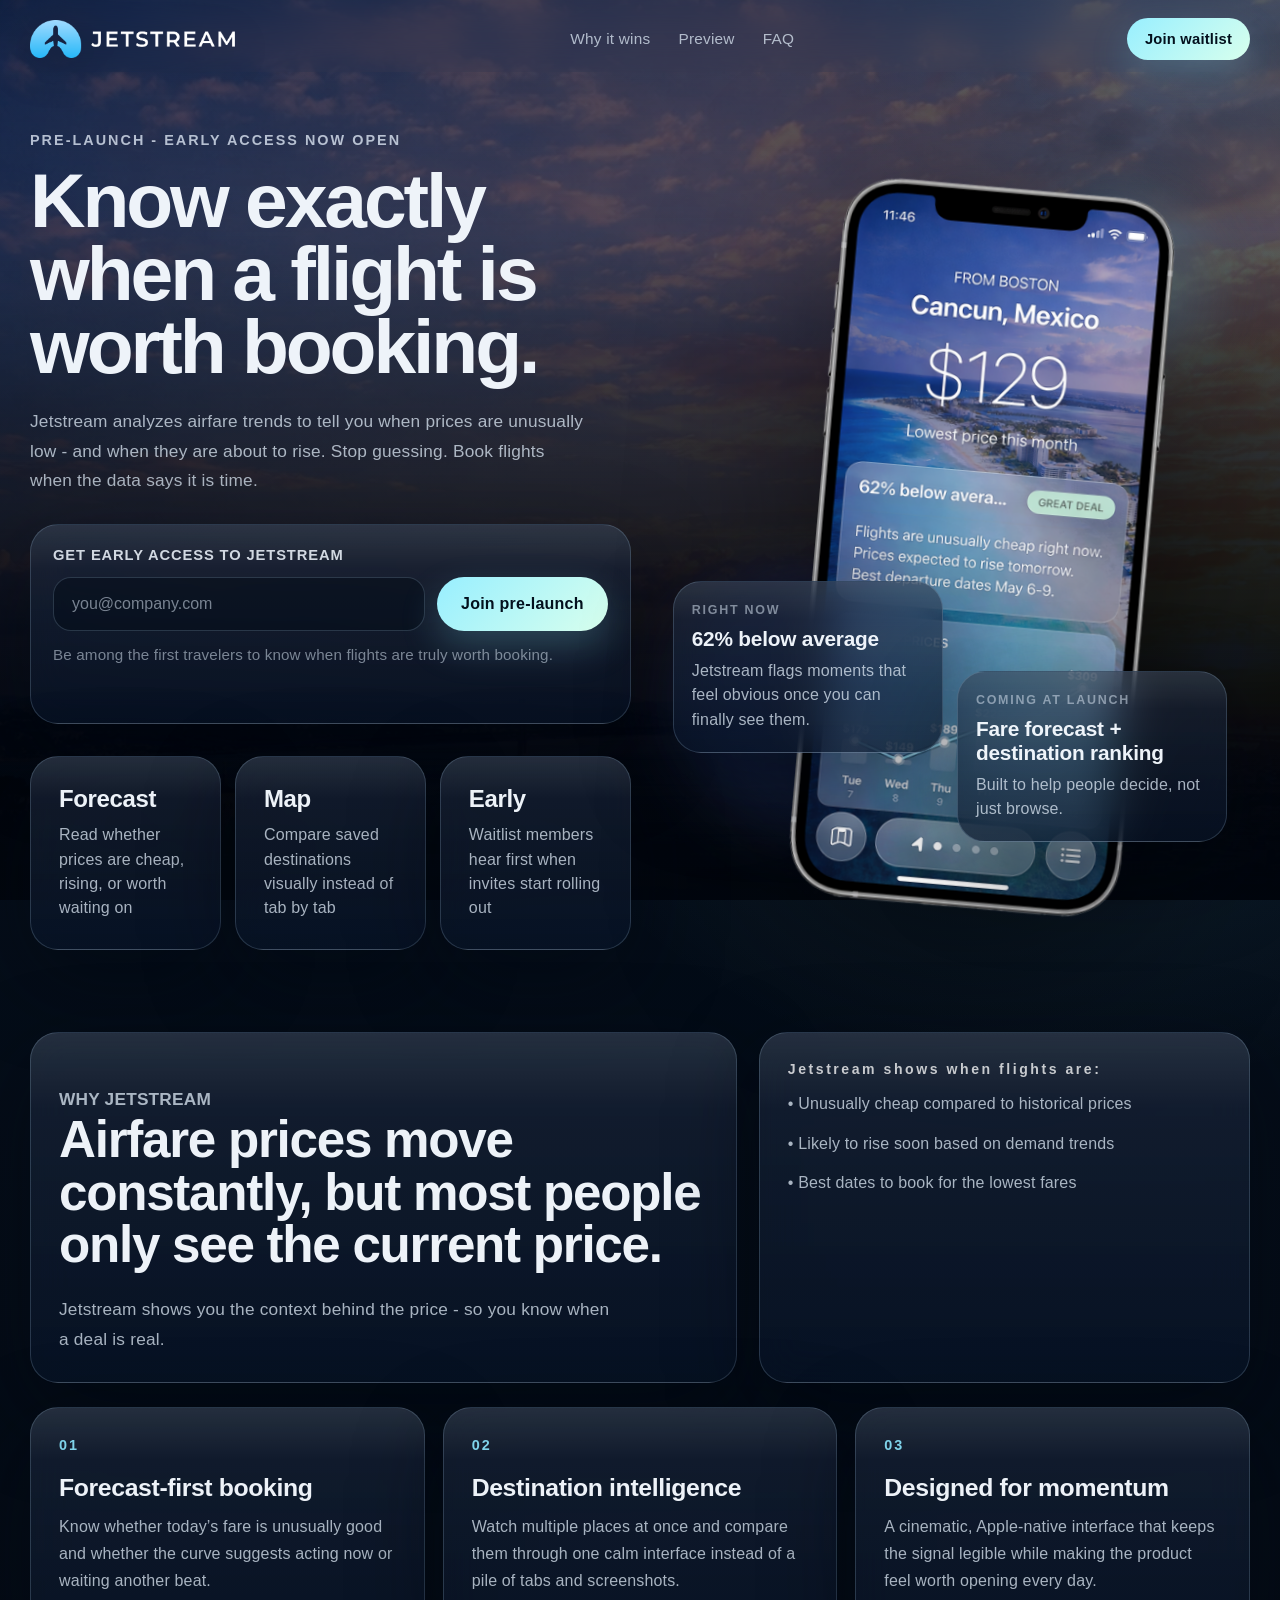
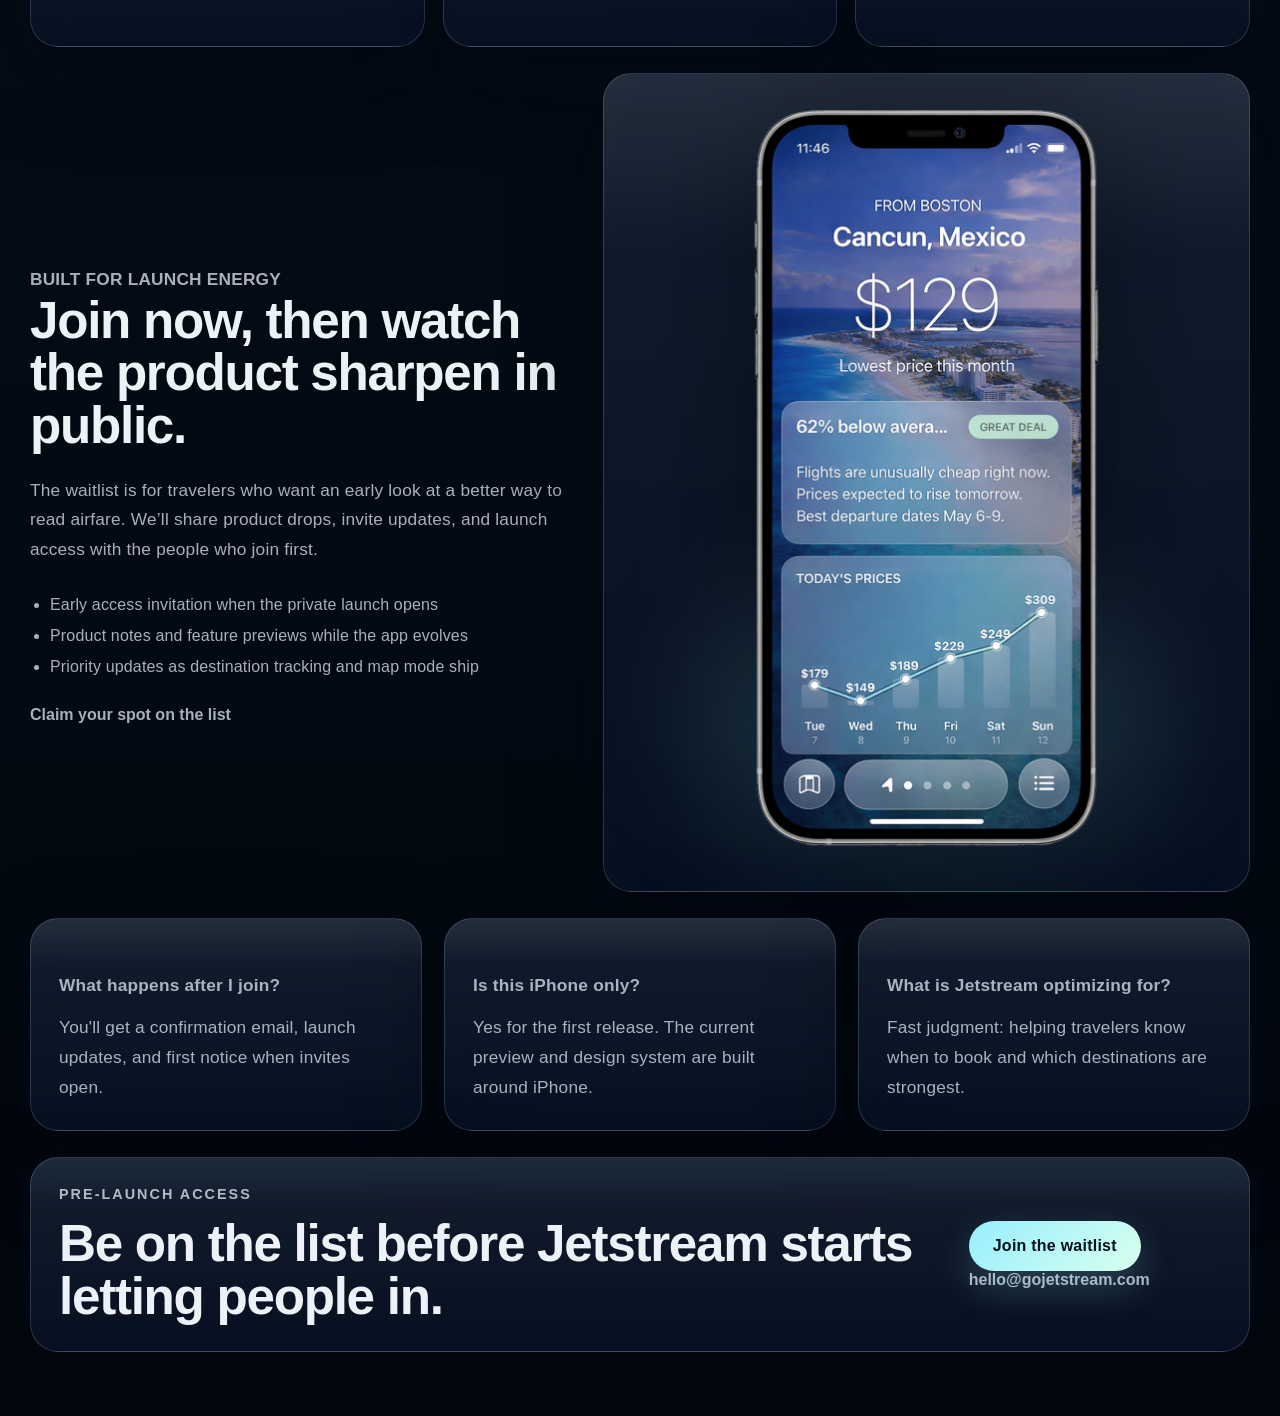
==== index.html @ 3ea77ecc "Refresh pre-launch messaging and logo" ====
<!DOCTYPE html>
<html lang="en">
  <head>
    <meta charset="UTF-8" />
    <meta name="viewport" content="width=device-width, initial-scale=1.0" />
    <title>Jetstream | Join the pre-launch waitlist</title>
    <meta
      name="description"
      content="Jetstream helps travelers know when to book. Join the pre-launch waitlist for early access to the iPhone app."
    />
    <link rel="stylesheet" href="./styles.css" />
  </head>
  <body>
    <div class="page-shell">
      <header class="topbar">
        <a class="brand" href="#top" aria-label="Jetstream home">
          <img class="brand-logo" src="./assets/jetstreamlogowhite.png" alt="Jetstream" />
        </a>
        <nav class="topnav" aria-label="Primary">
          <a href="#why">Why it wins</a>
          <a href="#preview">Preview</a>
          <a href="#faq">FAQ</a>
        </nav>
        <a class="cta cta-small" href="#waitlist">Join waitlist</a>
      </header>

      <main id="top">
        <section class="hero">
          <div class="hero-copy">
            <p class="eyebrow">Pre-launch - early access now open</p>
            <h1>Know exactly when a flight is worth booking.</h1>
            <p class="hero-body">
              Jetstream analyzes airfare trends to tell you when prices are unusually low - and
              when they are about to rise. Stop guessing. Book flights when the data says it is
              time.
            </p>

            <form class="waitlist-form glass-card" id="waitlist" novalidate>
              <label class="field-label" for="email">Get early access to Jetstream</label>
              <div class="field-row">
                <input
                  id="email"
                  name="email"
                  type="email"
                  inputmode="email"
                  autocomplete="email"
                  placeholder="you@company.com"
                  required
                />
                <button class="cta submit-button" type="submit">Join pre-launch</button>
              </div>
              <input class="honeypot" type="text" name="company" tabindex="-1" autocomplete="off" />
              <p class="form-meta">
                Be among the first travelers to know when flights are truly worth booking.
              </p>
              <p class="form-status" id="form-status" role="status" aria-live="polite"></p>
            </form>

            <div class="hero-metrics">
              <div class="metric-card">
                <span class="metric-value">Forecast</span>
                <span class="metric-label">Read whether prices are cheap, rising, or worth waiting on</span>
              </div>
              <div class="metric-card">
                <span class="metric-value">Map</span>
                <span class="metric-label">Compare saved destinations visually instead of tab by tab</span>
              </div>
              <div class="metric-card">
                <span class="metric-value">Early</span>
                <span class="metric-label">Waitlist members hear first when invites start rolling out</span>
              </div>
            </div>
          </div>

          <div class="hero-visual" aria-hidden="true">
            <div class="orb orb-a"></div>
            <div class="orb orb-b"></div>
            <div class="device-stage">
              <img src="./assets/app-preview.png" alt="Jetstream iPhone preview" />
            </div>
            <div class="floating-card deal-card">
              <span class="floating-label">Right now</span>
              <strong>62% below average</strong>
              <span>Jetstream flags moments that feel obvious once you can finally see them.</span>
            </div>
            <div class="floating-card signal-card">
              <span class="floating-label">Coming at launch</span>
              <strong>Fare forecast + destination ranking</strong>
              <span>Built to help people decide, not just browse.</span>
            </div>
          </div>
        </section>

        <section class="story-strip" id="why">
          <article class="glass-panel statement">
            <p class="statement-kicker">Why Jetstream</p>
            <h2>Airfare prices move constantly, but most people only see the current price.</h2>
            <p>
              Jetstream shows you the context behind the price - so you know when a deal is real.
            </p>
          </article>

          <article class="glass-panel itinerary-card">
            <div class="mini-route">
              <span>Jetstream shows when flights are:</span>
            </div>
            <p>&bull; Unusually cheap compared to historical prices</p>
            <p>&bull; Likely to rise soon based on demand trends</p>
            <p>&bull; Best dates to book for the lowest fares</p>
          </article>
        </section>

        <section class="feature-grid" id="preview">
          <article class="feature-card">
            <span class="feature-number">01</span>
            <h3>Forecast-first booking</h3>
            <p>
              Know whether today’s fare is unusually good and whether the curve suggests acting now
              or waiting another beat.
            </p>
          </article>
          <article class="feature-card">
            <span class="feature-number">02</span>
            <h3>Destination intelligence</h3>
            <p>
              Watch multiple places at once and compare them through one calm interface instead of
              a pile of tabs and screenshots.
            </p>
          </article>
          <article class="feature-card">
            <span class="feature-number">03</span>
            <h3>Designed for momentum</h3>
            <p>
              A cinematic, Apple-native interface that keeps the signal legible while making the
              product feel worth opening every day.
            </p>
          </article>
        </section>

        <section class="preview-section">
          <div class="preview-copy">
            <p class="eyebrow">Built for launch energy</p>
            <h2>Join now, then watch the product sharpen in public.</h2>
            <p>
              The waitlist is for travelers who want an early look at a better way to read airfare.
              We’ll share product drops, invite updates, and launch access with the people who join
              first.
            </p>
            <ul class="bullet-list">
              <li>Early access invitation when the private launch opens</li>
              <li>Product notes and feature previews while the app evolves</li>
              <li>Priority updates as destination tracking and map mode ship</li>
            </ul>
            <a class="secondary-link jump-link" href="#waitlist">Claim your spot on the list</a>
          </div>

          <div class="preview-frame">
            <div class="preview-glow"></div>
            <img src="./assets/app-preview.png" alt="Jetstream preview screen" />
          </div>
        </section>

        <section class="faq-grid" id="faq">
          <article class="faq-card">
            <p class="faq-question">What happens after I join?</p>
            <p>You'll get a confirmation email, launch updates, and first notice when invites open.</p>
          </article>
          <article class="faq-card">
            <p class="faq-question">Is this iPhone only?</p>
            <p>Yes for the first release. The current preview and design system are built around iPhone.</p>
          </article>
          <article class="faq-card">
            <p class="faq-question">What is Jetstream optimizing for?</p>
            <p>Fast judgment: helping travelers know when to book and which destinations are strongest.</p>
          </article>
        </section>

        <section class="cta-band">
          <div class="cta-band-copy">
            <p class="eyebrow">Pre-launch access</p>
            <h2>Be on the list before Jetstream starts letting people in.</h2>
          </div>
          <div class="cta-band-actions">
            <a class="cta" href="#waitlist">Join the waitlist</a>
            <a class="secondary-link" href="mailto:hello@gojetstream.com">hello@gojetstream.com</a>
          </div>
        </section>
      </main>
    </div>

    <script src="./app.js" defer></script>
  </body>
</html>
---- styles.css ----
:root {
  --bg: #06101c;
  --bg-deep: #02060d;
  --panel: rgba(10, 24, 45, 0.6);
  --panel-strong: rgba(9, 20, 39, 0.82);
  --panel-border: rgba(188, 228, 255, 0.18);
  --text: rgba(245, 250, 255, 0.97);
  --text-soft: rgba(218, 230, 242, 0.76);
  --text-muted: rgba(201, 214, 227, 0.58);
  --cyan: #8be8ff;
  --sky: #7abfff;
  --lime: #d8f9b8;
  --shadow: 0 30px 90px rgba(1, 7, 16, 0.44);
  --radius-xl: 38px;
  --radius-lg: 28px;
  --radius-md: 22px;
}

* {
  box-sizing: border-box;
}

html {
  scroll-behavior: smooth;
}

body {
  margin: 0;
  min-height: 100vh;
  color: var(--text);
  font-family: "SF Pro Text", "Helvetica Neue", "Segoe UI", sans-serif;
  background:
    radial-gradient(circle at 15% 0%, rgba(97, 158, 255, 0.24), transparent 28%),
    radial-gradient(circle at 84% 14%, rgba(139, 232, 255, 0.16), transparent 24%),
    linear-gradient(180deg, rgba(5, 19, 38, 0.2), rgba(2, 6, 13, 0.94)),
    var(--bg);
}

body::before {
  content: "";
  position: fixed;
  inset: 0;
  z-index: -2;
  background:
    linear-gradient(180deg, rgba(5, 18, 39, 0.2), rgba(2, 7, 15, 0.88)),
    url("./assets/hero-bg.png") center top / cover no-repeat;
  filter: saturate(1.05) contrast(1.1) brightness(0.62);
}

body::after {
  content: "";
  position: fixed;
  inset: 0;
  z-index: -1;
  background:
    linear-gradient(180deg, rgba(5, 17, 36, 0.36), rgba(2, 8, 17, 0.1) 26%, rgba(2, 7, 15, 0.92)),
    radial-gradient(circle at top right, rgba(139, 232, 255, 0.18), transparent 28%);
  pointer-events: none;
}

a {
  color: inherit;
  text-decoration: none;
}

img {
  display: block;
  max-width: 100%;
}

.page-shell {
  width: min(1220px, calc(100% - 32px));
  margin: 0 auto;
  padding-bottom: 64px;
}

.topbar {
  position: sticky;
  top: 0;
  z-index: 30;
  display: flex;
  align-items: center;
  justify-content: space-between;
  gap: 20px;
  padding: 18px 0 12px;
  backdrop-filter: blur(18px);
}

.brand {
  display: inline-flex;
  align-items: center;
  flex-shrink: 0;
}

.brand-logo {
  width: auto;
  height: 38px;
  object-fit: contain;
  filter: drop-shadow(0 10px 22px rgba(0, 0, 0, 0.24));
}

.topnav {
  display: inline-flex;
  gap: 28px;
  color: var(--text-soft);
  font-size: 0.96rem;
  letter-spacing: 0.015em;
}

.topnav a:hover,
.secondary-link:hover {
  color: var(--text);
}

.cta {
  display: inline-flex;
  align-items: center;
  justify-content: center;
  min-height: 50px;
  padding: 0 24px;
  border: 0;
  border-radius: 999px;
  font: inherit;
  font-weight: 700;
  letter-spacing: 0.015em;
  color: #03101d;
  background: linear-gradient(135deg, #98efff, #d8ffed);
  box-shadow: 0 16px 38px rgba(139, 232, 255, 0.22);
  cursor: pointer;
}

.cta:hover {
  transform: translateY(-1px);
}

.cta-small {
  min-height: 42px;
  padding: 0 18px;
  font-size: 0.92rem;
}

.secondary-link {
  color: var(--text-soft);
  font-weight: 600;
}

.jump-link {
  display: inline-flex;
  margin-top: 24px;
}

.hero {
  display: grid;
  grid-template-columns: minmax(0, 1.02fr) minmax(0, 0.98fr);
  gap: 42px;
  align-items: center;
  min-height: calc(100vh - 96px);
  padding: 60px 0 56px;
}

.eyebrow {
  margin: 0 0 16px;
  color: rgba(233, 243, 255, 0.74);
  font-size: 0.9rem;
  font-weight: 700;
  letter-spacing: 0.14em;
  text-transform: uppercase;
}

.hero h1,
.statement h2,
.preview-copy h2,
.cta-band h2 {
  margin: 0;
  font-family: "SF Pro Display", "Helvetica Neue", sans-serif;
  font-size: clamp(3.2rem, 6vw, 6.6rem);
  line-height: 0.95;
  letter-spacing: -0.04em;
}

.hero-body,
.statement p,
.preview-copy p,
.faq-card p {
  max-width: 58ch;
  margin: 24px 0 0;
  color: var(--text-soft);
  font-size: 1.08rem;
  line-height: 1.72;
  letter-spacing: 0.012em;
}

.glass-card,
.metric-card,
.glass-panel,
.feature-card,
.preview-frame,
.cta-band,
.faq-card,
.floating-card {
  position: relative;
  overflow: hidden;
  border: 1px solid var(--panel-border);
  border-radius: var(--radius-lg);
  background:
    linear-gradient(180deg, rgba(255, 255, 255, 0.12), rgba(255, 255, 255, 0.04) 22%, rgba(7, 15, 31, 0.3)),
    var(--panel);
  box-shadow: var(--shadow);
  backdrop-filter: blur(20px) saturate(1.18);
}

.waitlist-form {
  margin-top: 28px;
  padding: 22px;
}

.field-label {
  display: block;
  margin-bottom: 14px;
  font-size: 0.92rem;
  font-weight: 700;
  letter-spacing: 0.06em;
  text-transform: uppercase;
  color: rgba(240, 247, 255, 0.86);
}

.field-row {
  display: flex;
  gap: 12px;
}

.waitlist-form input[type="email"] {
  flex: 1;
  min-height: 54px;
  padding: 0 18px;
  border: 1px solid rgba(190, 225, 255, 0.18);
  border-radius: 18px;
  color: var(--text);
  background: rgba(3, 10, 22, 0.5);
  font: inherit;
}

.waitlist-form input[type="email"]::placeholder {
  color: var(--text-muted);
}

.waitlist-form input[type="email"]:focus {
  outline: 2px solid rgba(139, 232, 255, 0.28);
  outline-offset: 2px;
}

.submit-button {
  flex-shrink: 0;
}

.honeypot {
  position: absolute;
  left: -9999px;
}

.form-meta,
.form-status {
  margin: 12px 0 0;
  font-size: 0.95rem;
  line-height: 1.55;
  letter-spacing: 0.01em;
}

.form-meta {
  color: var(--text-muted);
}

.form-status {
  min-height: 1.5em;
  color: var(--lime);
}

.waitlist-form.is-error .form-status {
  color: #ffd0d0;
}

.waitlist-form.is-loading .submit-button {
  opacity: 0.72;
  pointer-events: none;
}

.hero-metrics {
  display: grid;
  grid-template-columns: repeat(3, minmax(0, 1fr));
  gap: 14px;
  margin-top: 32px;
}

.metric-card,
.glass-panel,
.feature-card,
.faq-card,
.cta-band {
  padding: 28px;
}

.metric-card {
  min-height: 136px;
}

.metric-value {
  display: block;
  font-family: "SF Pro Display", "Helvetica Neue", sans-serif;
  font-size: 1.5rem;
  font-weight: 700;
  letter-spacing: -0.015em;
}

.metric-label {
  display: block;
  margin-top: 10px;
  color: var(--text-soft);
  line-height: 1.52;
  letter-spacing: 0.01em;
}

.hero-visual {
  position: relative;
  min-height: 760px;
}

.orb {
  position: absolute;
  border-radius: 999px;
  filter: blur(30px);
}

.orb-a {
  top: 34px;
  right: 40px;
  width: 180px;
  height: 180px;
  background: rgba(139, 232, 255, 0.24);
}

.orb-b {
  bottom: 90px;
  left: 10px;
  width: 260px;
  height: 260px;
  background: rgba(74, 124, 255, 0.18);
}

.device-stage {
  position: absolute;
  right: 18px;
  top: 16px;
  width: min(100%, 500px);
  transform: rotate(5deg);
}

.device-stage img {
  width: 100%;
  filter: drop-shadow(0 28px 90px rgba(0, 0, 0, 0.48));
}

.floating-card {
  width: min(270px, 52%);
  padding: 18px 18px 20px;
}

.deal-card {
  position: absolute;
  left: 0;
  bottom: 168px;
}

.signal-card {
  position: absolute;
  right: 4%;
  top: 510px;
}

.floating-label {
  display: inline-block;
  margin-bottom: 10px;
  color: var(--text-muted);
  font-size: 0.78rem;
  font-weight: 700;
  letter-spacing: 0.14em;
  text-transform: uppercase;
}

.floating-card strong {
  display: block;
  font-size: 1.3rem;
  line-height: 1.15;
  letter-spacing: -0.01em;
}

.floating-card span:last-child {
  display: block;
  margin-top: 8px;
  color: var(--text-soft);
  line-height: 1.52;
  letter-spacing: 0.01em;
}

.story-strip,
.preview-section,
.faq-grid {
  display: grid;
  gap: 22px;
  margin-top: 26px;
}

.story-strip {
  grid-template-columns: 1.18fr 0.82fr;
}

.statement-kicker {
  margin: 0 0 12px;
  color: rgba(240, 246, 255, 0.68);
  font-size: 0.95rem;
  font-weight: 700;
  text-transform: uppercase;
  letter-spacing: 0.14em;
}

.statement h2,
.preview-copy h2,
.cta-band h2 {
  font-size: clamp(2.1rem, 4vw, 3.5rem);
  line-height: 1.02;
  letter-spacing: -0.025em;
}

.mini-route {
  display: flex;
  align-items: center;
  gap: 14px;
  color: rgba(255, 255, 255, 0.76);
  font-size: 0.88rem;
  font-weight: 700;
  letter-spacing: 0.18em;
}

.route-line {
  display: block;
  flex: 1;
  height: 1px;
  background: linear-gradient(90deg, rgba(255, 255, 255, 0.16), rgba(139, 232, 255, 0.5));
}

.price-callout {
  margin-top: 22px;
  font-family: "SF Pro Display", "Helvetica Neue", sans-serif;
  font-size: 4rem;
  font-weight: 300;
  letter-spacing: -0.06em;
}

.itinerary-card p {
  margin: 14px 0 0;
  color: var(--text-soft);
  line-height: 1.62;
  letter-spacing: 0.01em;
}

.feature-grid {
  display: grid;
  grid-template-columns: repeat(3, minmax(0, 1fr));
  gap: 18px;
  margin-top: 24px;
}

.feature-card {
  min-height: 240px;
}

.feature-number {
  color: rgba(139, 232, 255, 0.9);
  font-size: 0.9rem;
  font-weight: 700;
  letter-spacing: 0.14em;
}

.feature-card h3 {
  margin: 20px 0 12px;
  font-family: "SF Pro Display", "Helvetica Neue", sans-serif;
  font-size: 1.55rem;
  letter-spacing: -0.015em;
}

.feature-card p {
  margin: 0;
  color: var(--text-soft);
  line-height: 1.68;
  letter-spacing: 0.01em;
}

.preview-section {
  grid-template-columns: 0.92fr 1.08fr;
  align-items: center;
}

.bullet-list {
  margin: 24px 0 0;
  padding-left: 20px;
  color: var(--text-soft);
  line-height: 1.95;
  letter-spacing: 0.01em;
}

.preview-frame {
  padding: 26px;
}

.preview-glow {
  position: absolute;
  inset: auto 18% 6% 18%;
  height: 30%;
  border-radius: 999px;
  background: rgba(139, 232, 255, 0.22);
  filter: blur(66px);
}

.preview-frame img {
  position: relative;
  width: min(100%, 510px);
  margin: 0 auto;
  filter: drop-shadow(0 20px 70px rgba(0, 0, 0, 0.4));
}

.faq-grid {
  grid-template-columns: repeat(3, minmax(0, 1fr));
}

.faq-question {
  margin: 0;
  font-size: 1rem;
  font-weight: 700;
  letter-spacing: 0.005em;
}

.faq-card p:last-child {
  margin-top: 12px;
}

.cta-band {
  display: flex;
  align-items: center;
  justify-content: space-between;
  gap: 28px;
  margin-top: 26px;
  background:
    linear-gradient(180deg, rgba(183, 245, 255, 0.12), rgba(255, 255, 255, 0.04) 24%, rgba(6, 15, 31, 0.38)),
    var(--panel-strong);
}

@media (max-width: 1120px) {
  .hero {
    grid-template-columns: 1fr;
    min-height: auto;
    padding-top: 48px;
  }

  .hero-visual {
    min-height: 720px;
  }

  .story-strip,
  .preview-section,
  .feature-grid,
  .faq-grid,
  .hero-metrics {
    grid-template-columns: 1fr;
  }

  .topbar {
    flex-wrap: wrap;
  }
}

@media (max-width: 760px) {
  .page-shell {
    width: min(100%, calc(100% - 20px));
  }

  .topnav {
    width: 100%;
    justify-content: space-between;
    gap: 14px;
    font-size: 0.9rem;
  }

  .hero h1 {
    font-size: clamp(2.7rem, 12vw, 4.4rem);
  }

  .field-row {
    flex-direction: column;
  }

  .submit-button {
    width: 100%;
  }

  .hero-visual {
    min-height: 620px;
  }

  .device-stage {
    position: relative;
    right: auto;
    top: auto;
    width: min(100%, 420px);
    margin: 0 auto;
    transform: rotate(4deg);
  }

  .floating-card {
    position: static;
    width: 100%;
    margin-top: 14px;
  }

  .preview-frame {
    padding: 20px;
  }

  .cta-band {
    flex-direction: column;
    align-items: flex-start;
  }
}
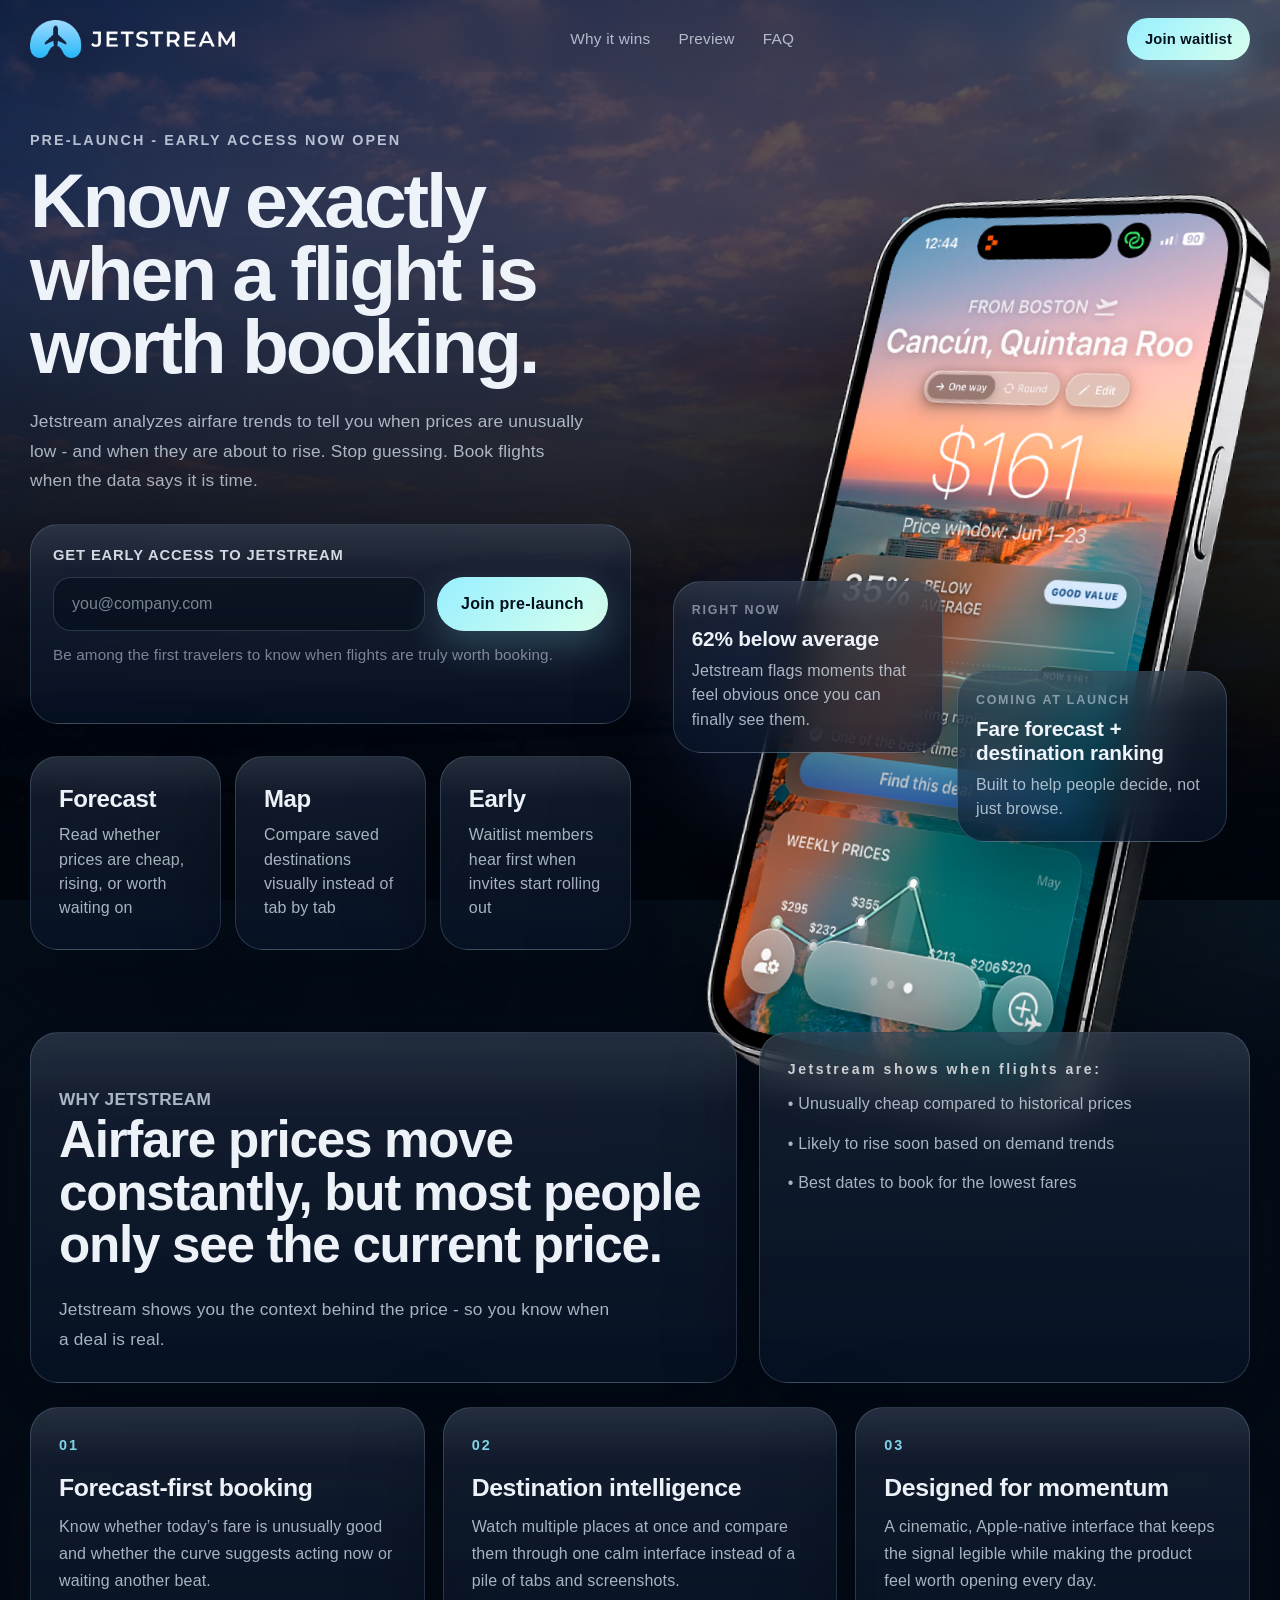
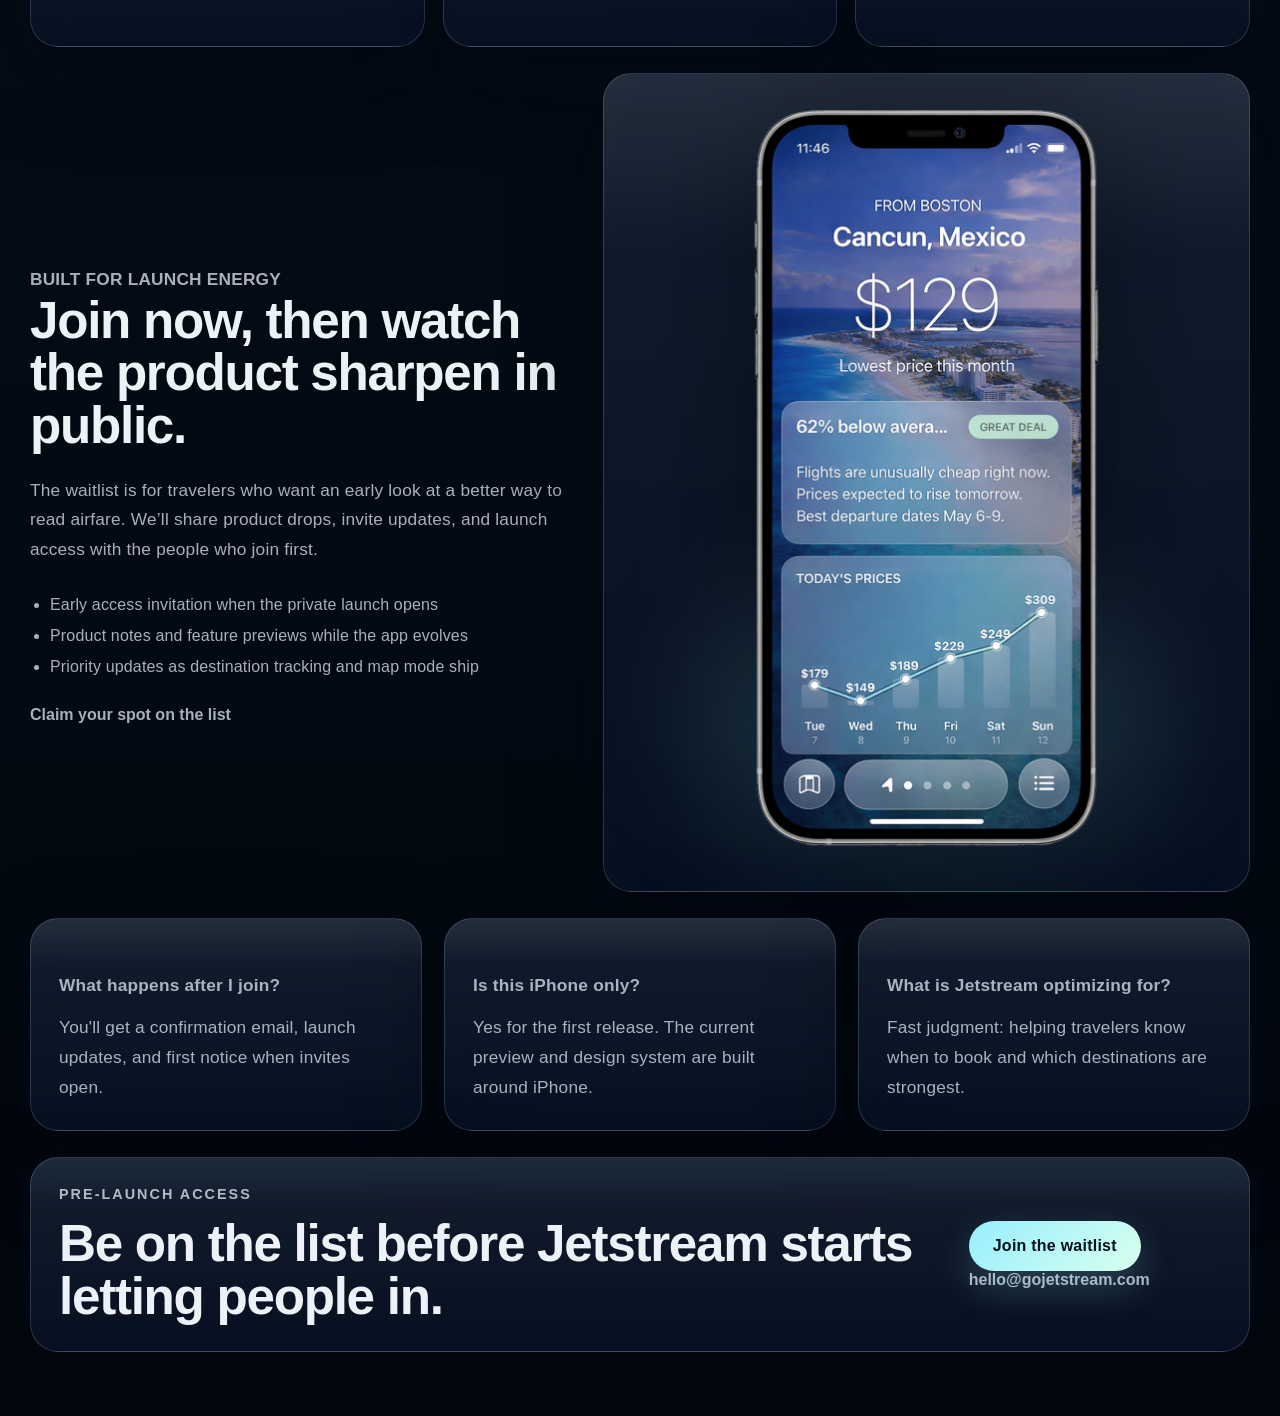
==== commit 38b9d434: "Fix waitlist signup routing and update hero preview" ====
--- a/index.html
+++ b/index.html
@@ -76,7 +76,7 @@
             <div class="orb orb-a"></div>
             <div class="orb orb-b"></div>
             <div class="device-stage">
-              <img src="./assets/app-preview.png" alt="Jetstream iPhone preview" />
+              <img src="./assets/app-preview2.png" alt="Jetstream iPhone preview" />
             </div>
             <div class="floating-card deal-card">
               <span class="floating-label">Right now</span>
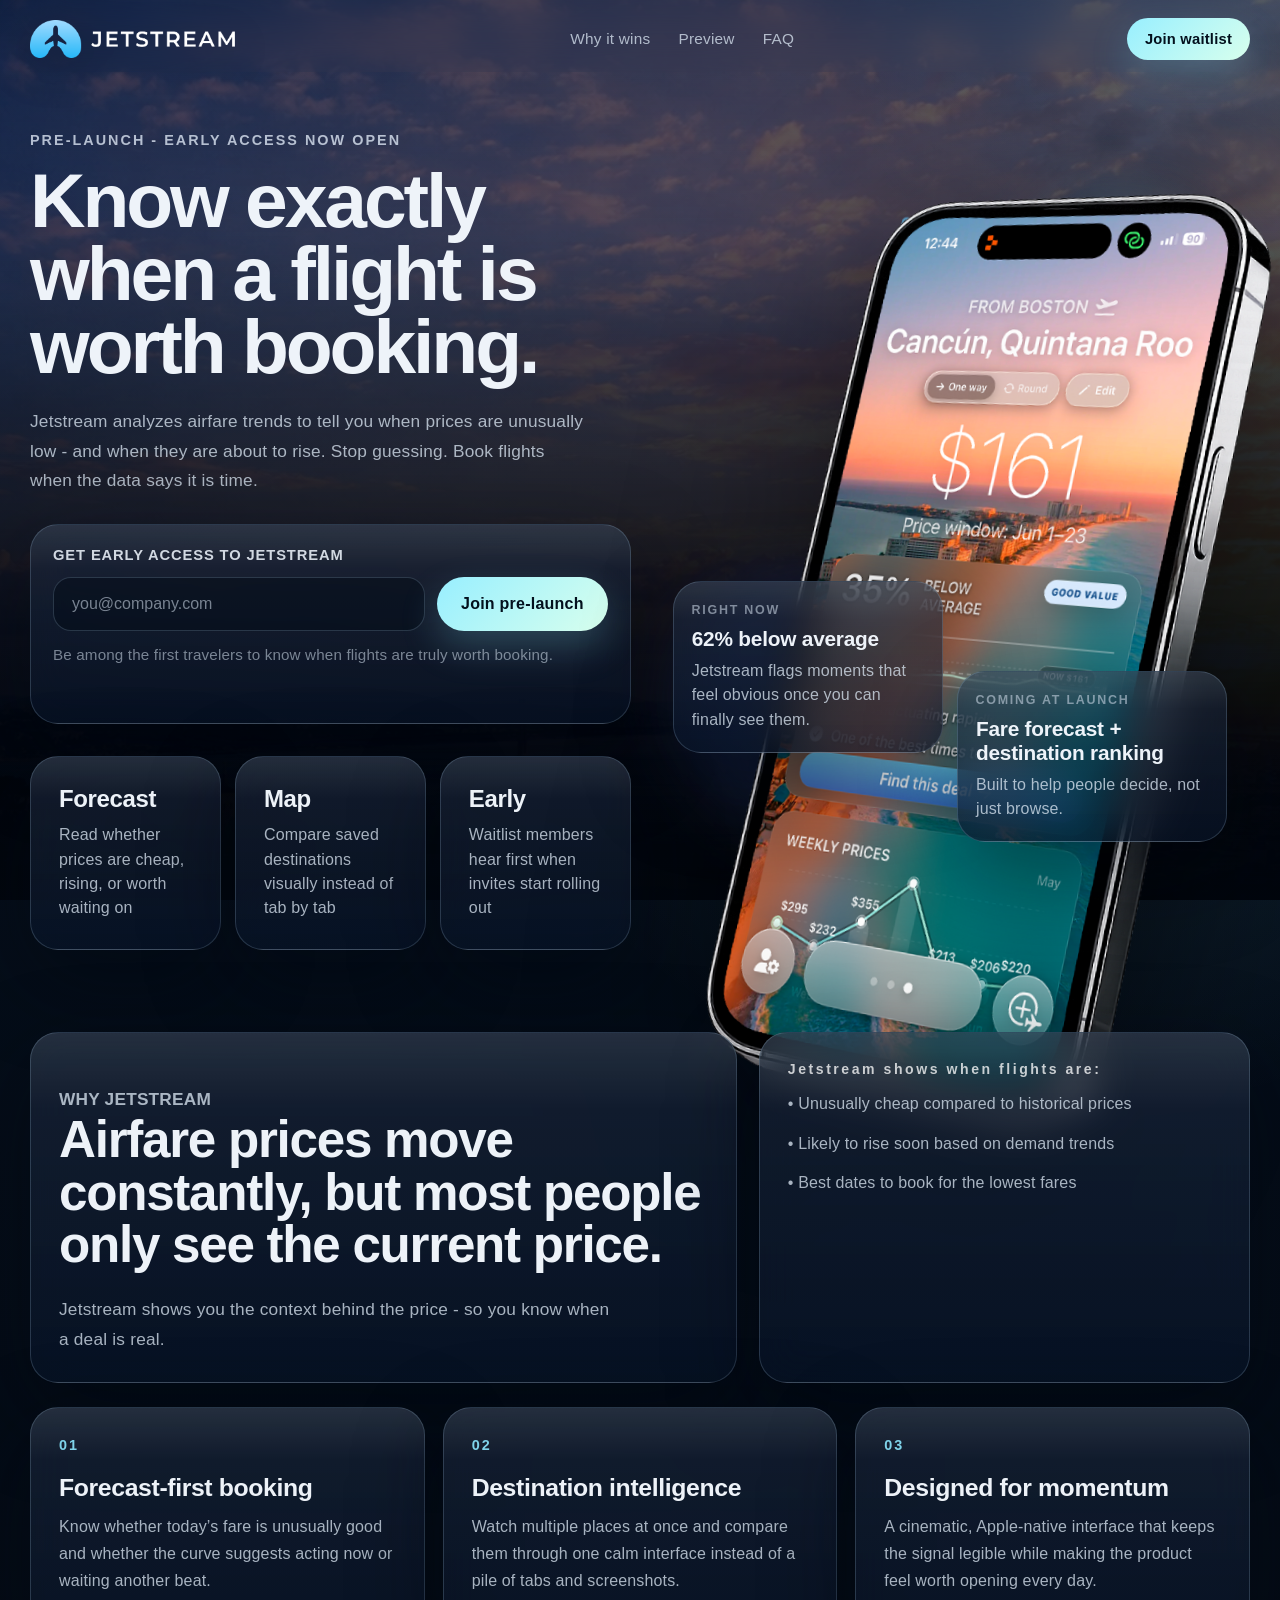
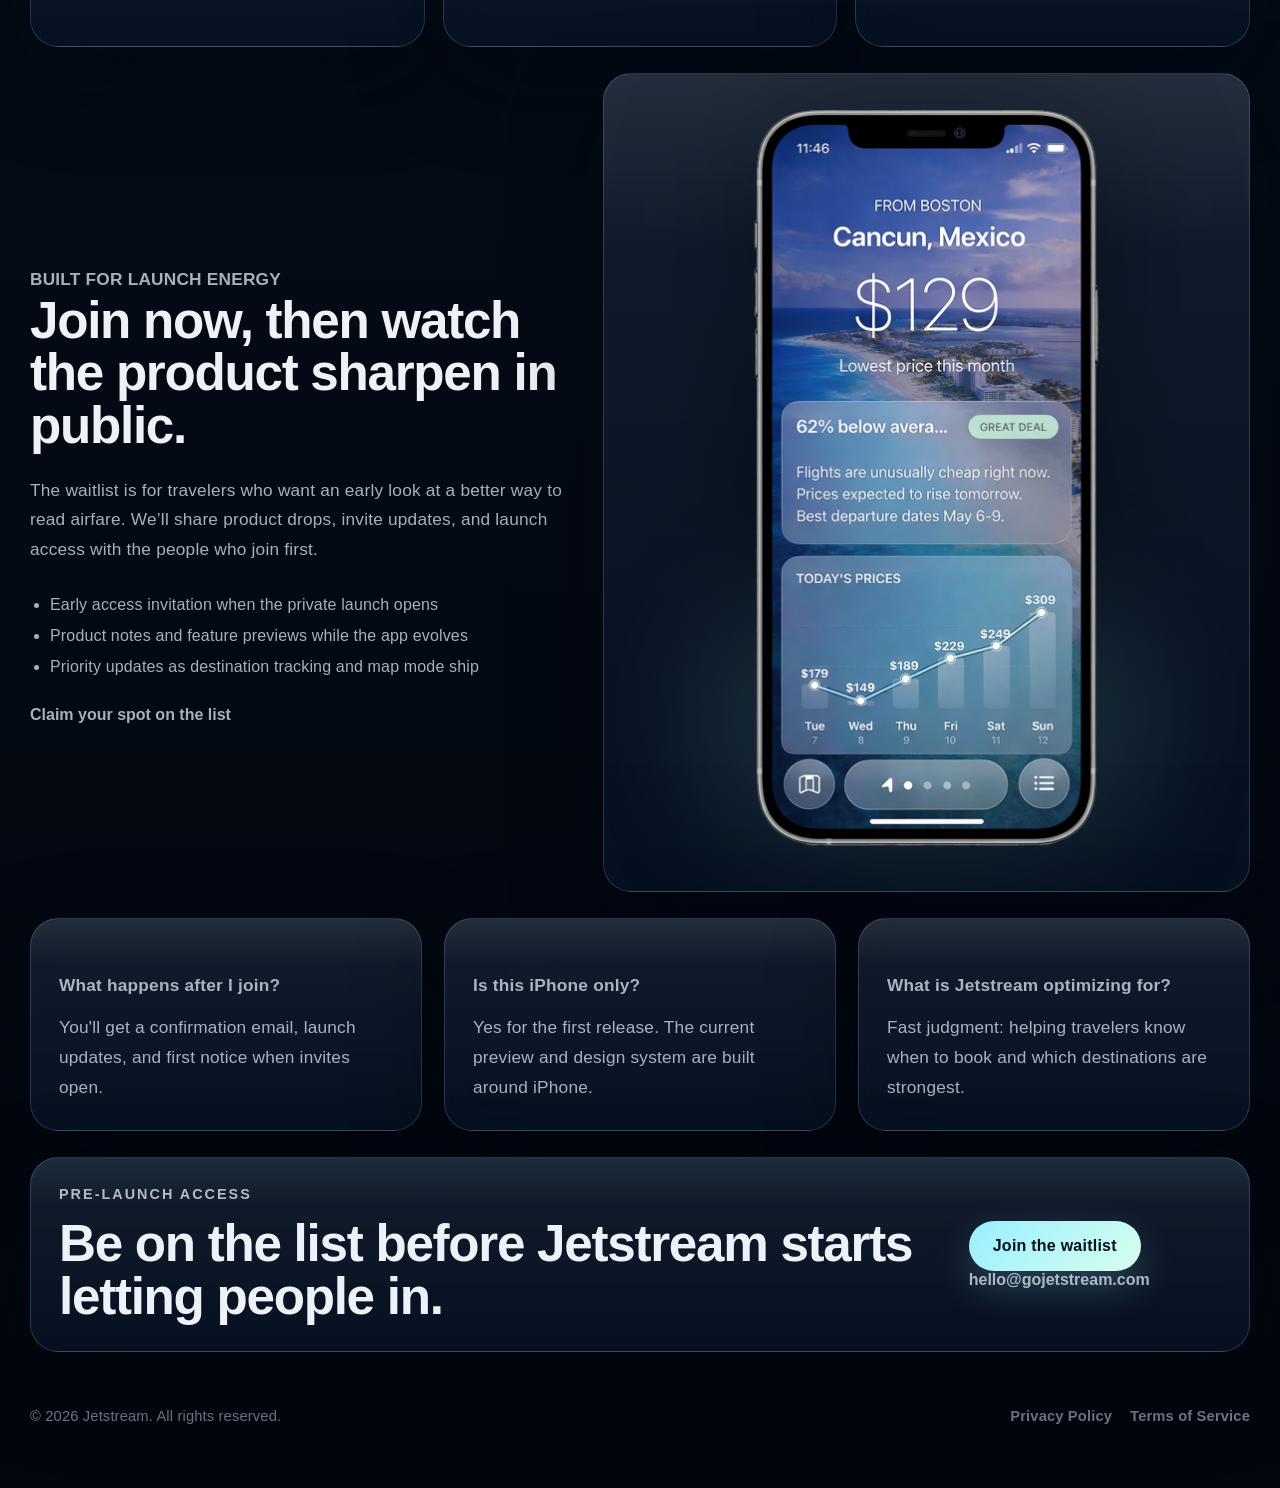
==== commit 4908b07f: "Add marketing site legal pages" ====
--- a/index.html
+++ b/index.html
@@ -186,6 +186,14 @@
           </div>
         </section>
       </main>
+
+      <footer class="site-footer">
+        <span>&copy; 2026 Jetstream. All rights reserved.</span>
+        <span class="footer-links">
+          <a href="/privacy/">Privacy Policy</a>
+          <a href="/terms/">Terms of Service</a>
+        </span>
+      </footer>
     </div>
 
     <script src="./app.js" defer></script>
--- a/styles.css
+++ b/styles.css
@@ -553,6 +553,93 @@
     var(--panel-strong);
 }
 
+.site-footer {
+  display: flex;
+  align-items: center;
+  justify-content: space-between;
+  gap: 18px;
+  margin-top: 34px;
+  padding: 22px 0 0;
+  color: var(--text-muted);
+  font-size: 0.92rem;
+  letter-spacing: 0.01em;
+}
+
+.footer-links {
+  display: inline-flex;
+  flex-wrap: wrap;
+  gap: 18px;
+  font-weight: 600;
+}
+
+.footer-links a:hover {
+  color: var(--text);
+}
+
+.legal-main {
+  padding: 76px 0 34px;
+}
+
+.legal-hero {
+  max-width: 860px;
+  margin: 0 auto 24px;
+  text-align: center;
+}
+
+.legal-hero h1 {
+  margin: 0;
+  font-family: "SF Pro Display", "Helvetica Neue", sans-serif;
+  font-size: clamp(3rem, 7vw, 5.7rem);
+  line-height: 0.96;
+  letter-spacing: -0.045em;
+}
+
+.legal-updated {
+  margin: 18px 0 0;
+  color: var(--text-soft);
+  font-size: 1rem;
+}
+
+.legal-panel {
+  max-width: 900px;
+  margin: 0 auto;
+  padding: clamp(24px, 5vw, 46px);
+}
+
+.legal-panel h2 {
+  margin: 34px 0 10px;
+  font-family: "SF Pro Display", "Helvetica Neue", sans-serif;
+  font-size: clamp(1.5rem, 3vw, 2.2rem);
+  line-height: 1.08;
+  letter-spacing: -0.02em;
+}
+
+.legal-panel h2:first-child {
+  margin-top: 0;
+}
+
+.legal-panel p,
+.legal-panel li {
+  color: var(--text-soft);
+  font-size: 1rem;
+  line-height: 1.75;
+  letter-spacing: 0.01em;
+}
+
+.legal-panel p {
+  margin: 0 0 14px;
+}
+
+.legal-panel ul {
+  margin: 0 0 16px;
+  padding-left: 20px;
+}
+
+.legal-panel a {
+  color: var(--cyan);
+  font-weight: 700;
+}
+
 @media (max-width: 1120px) {
   .hero {
     grid-template-columns: 1fr;
@@ -628,4 +715,9 @@
     flex-direction: column;
     align-items: flex-start;
   }
-}
+
+  .site-footer {
+    flex-direction: column;
+    align-items: flex-start;
+  }
+}
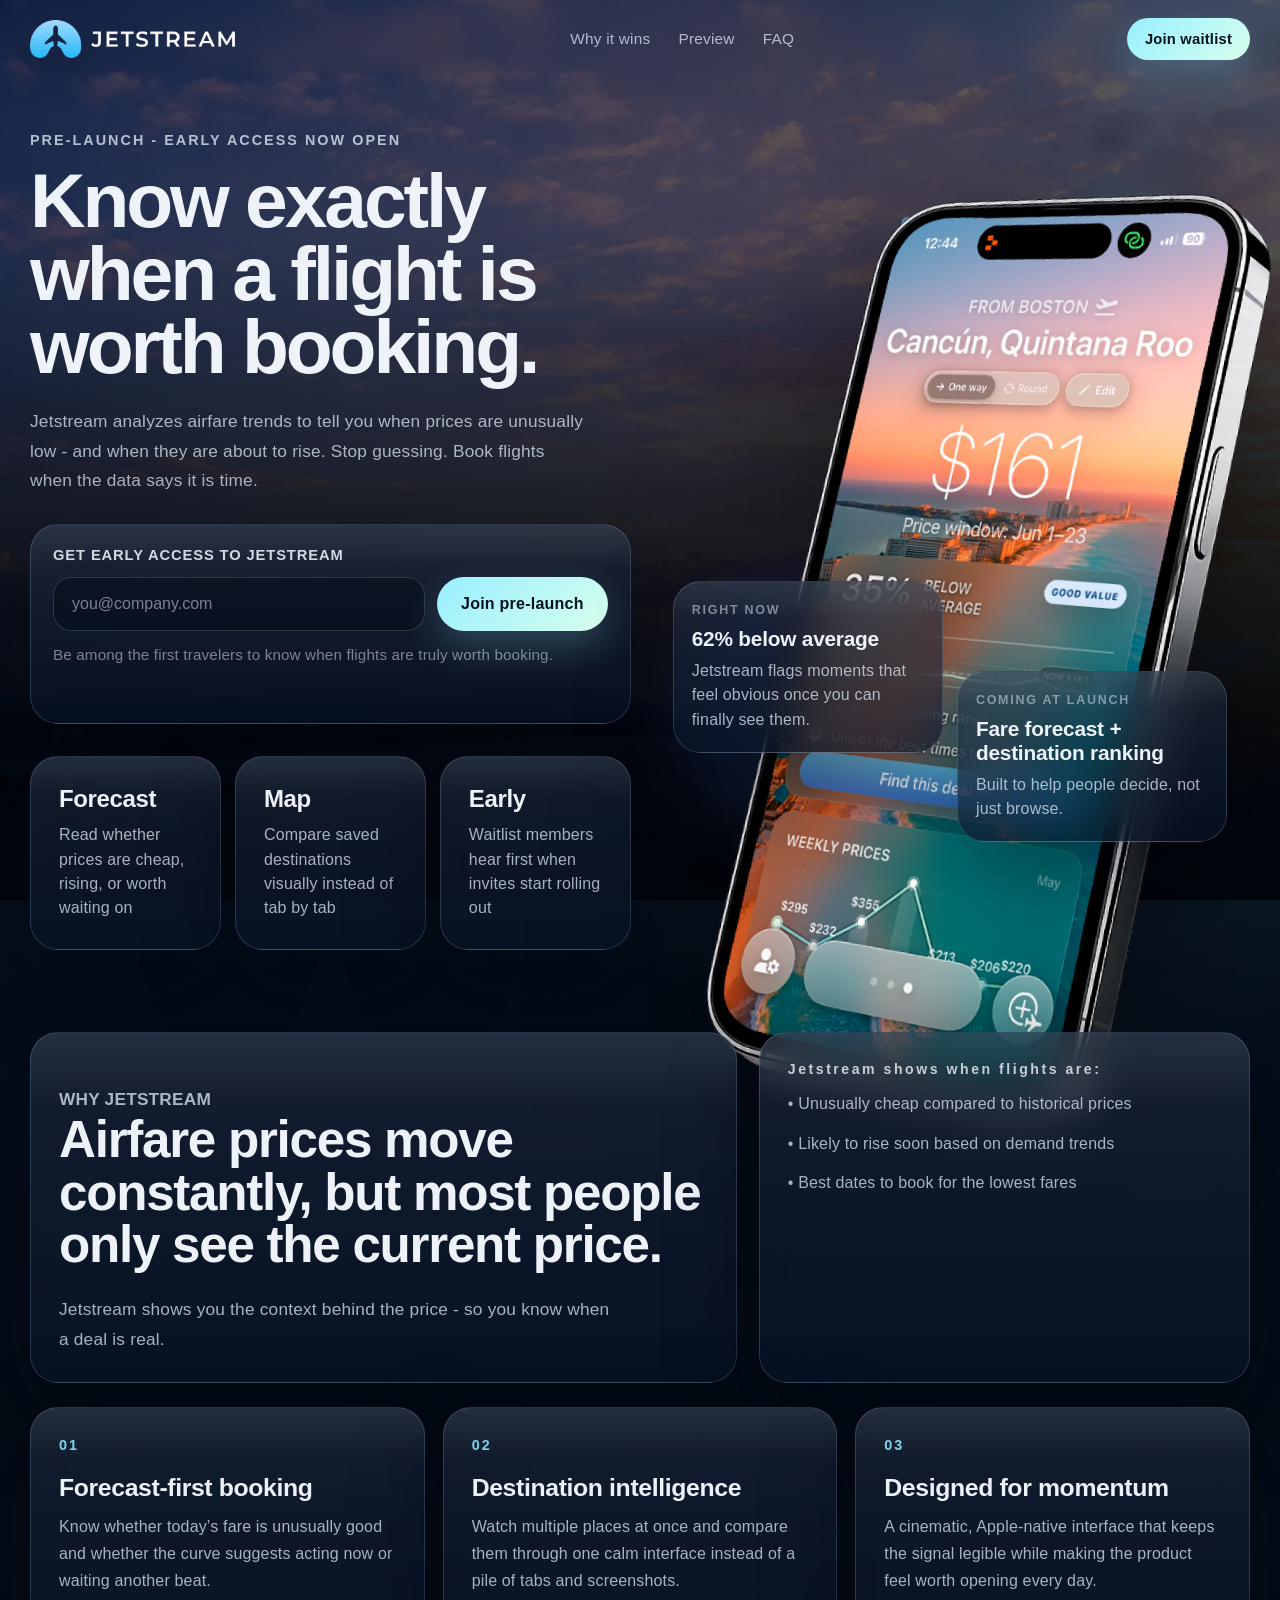
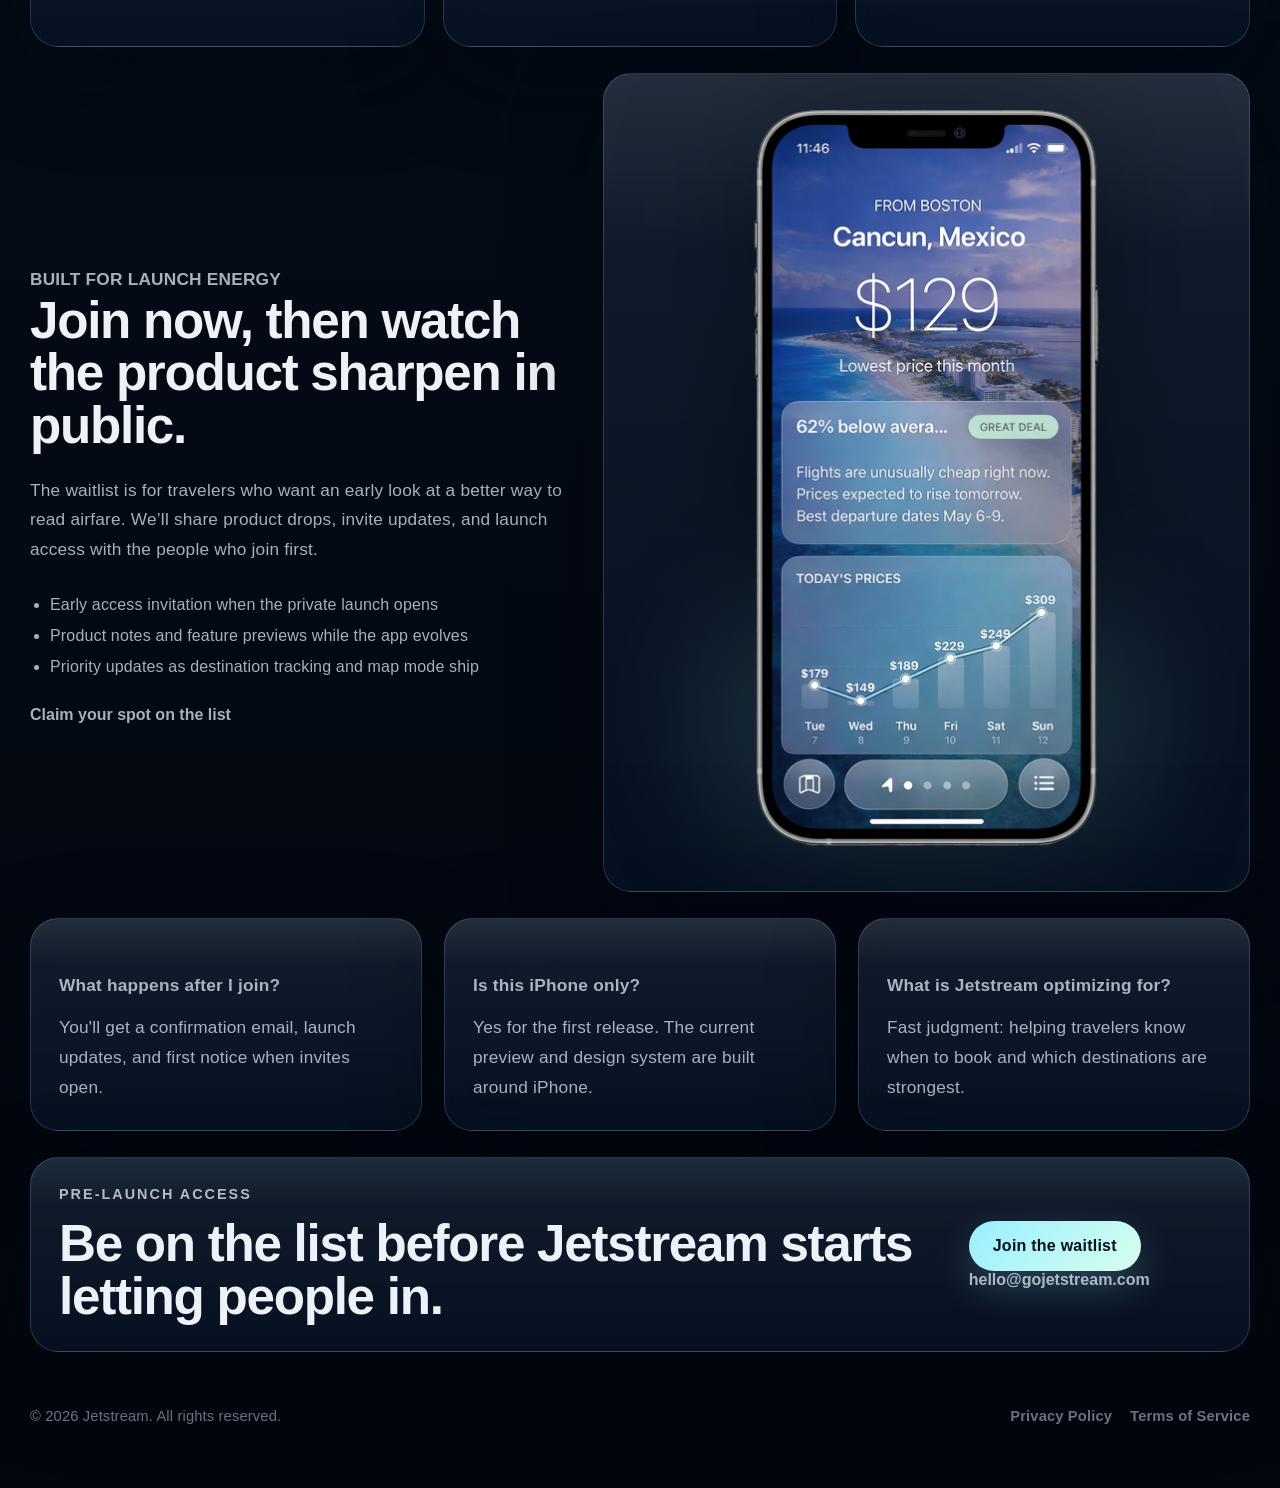
==== commit 7c64e177: "Use production GA4 measurement ID" ====
--- a/index.html
+++ b/index.html
@@ -1,6 +1,15 @@
 <!DOCTYPE html>
 <html lang="en">
   <head>
+    <!-- Google tag (gtag.js) -->
+    <script async src="https://www.googletagmanager.com/gtag/js?id=G-TTW0QR0CXM"></script>
+    <script>
+      window.dataLayer = window.dataLayer || [];
+      function gtag(){dataLayer.push(arguments);}
+      gtag('js', new Date());
+
+      gtag('config', 'G-TTW0QR0CXM');
+    </script>
     <meta charset="UTF-8" />
     <meta name="viewport" content="width=device-width, initial-scale=1.0" />
     <title>Jetstream | Join the pre-launch waitlist</title>
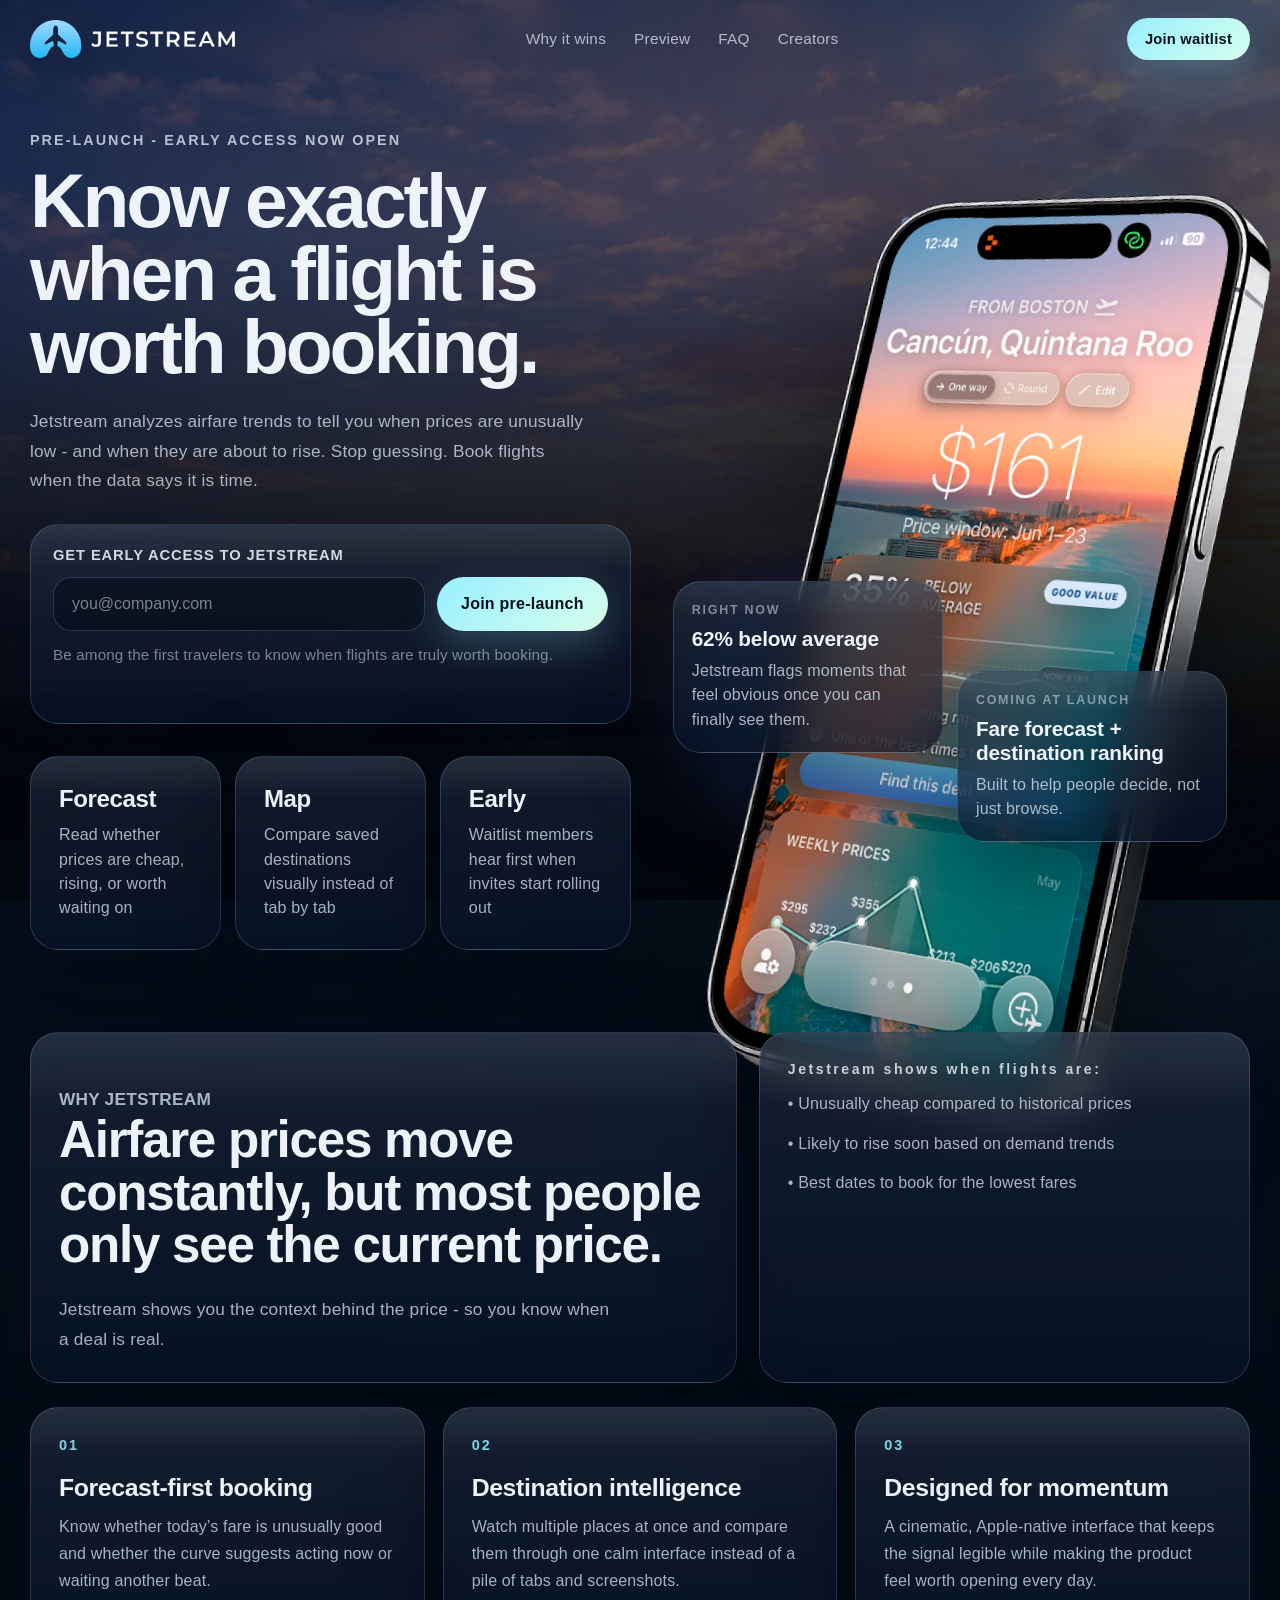
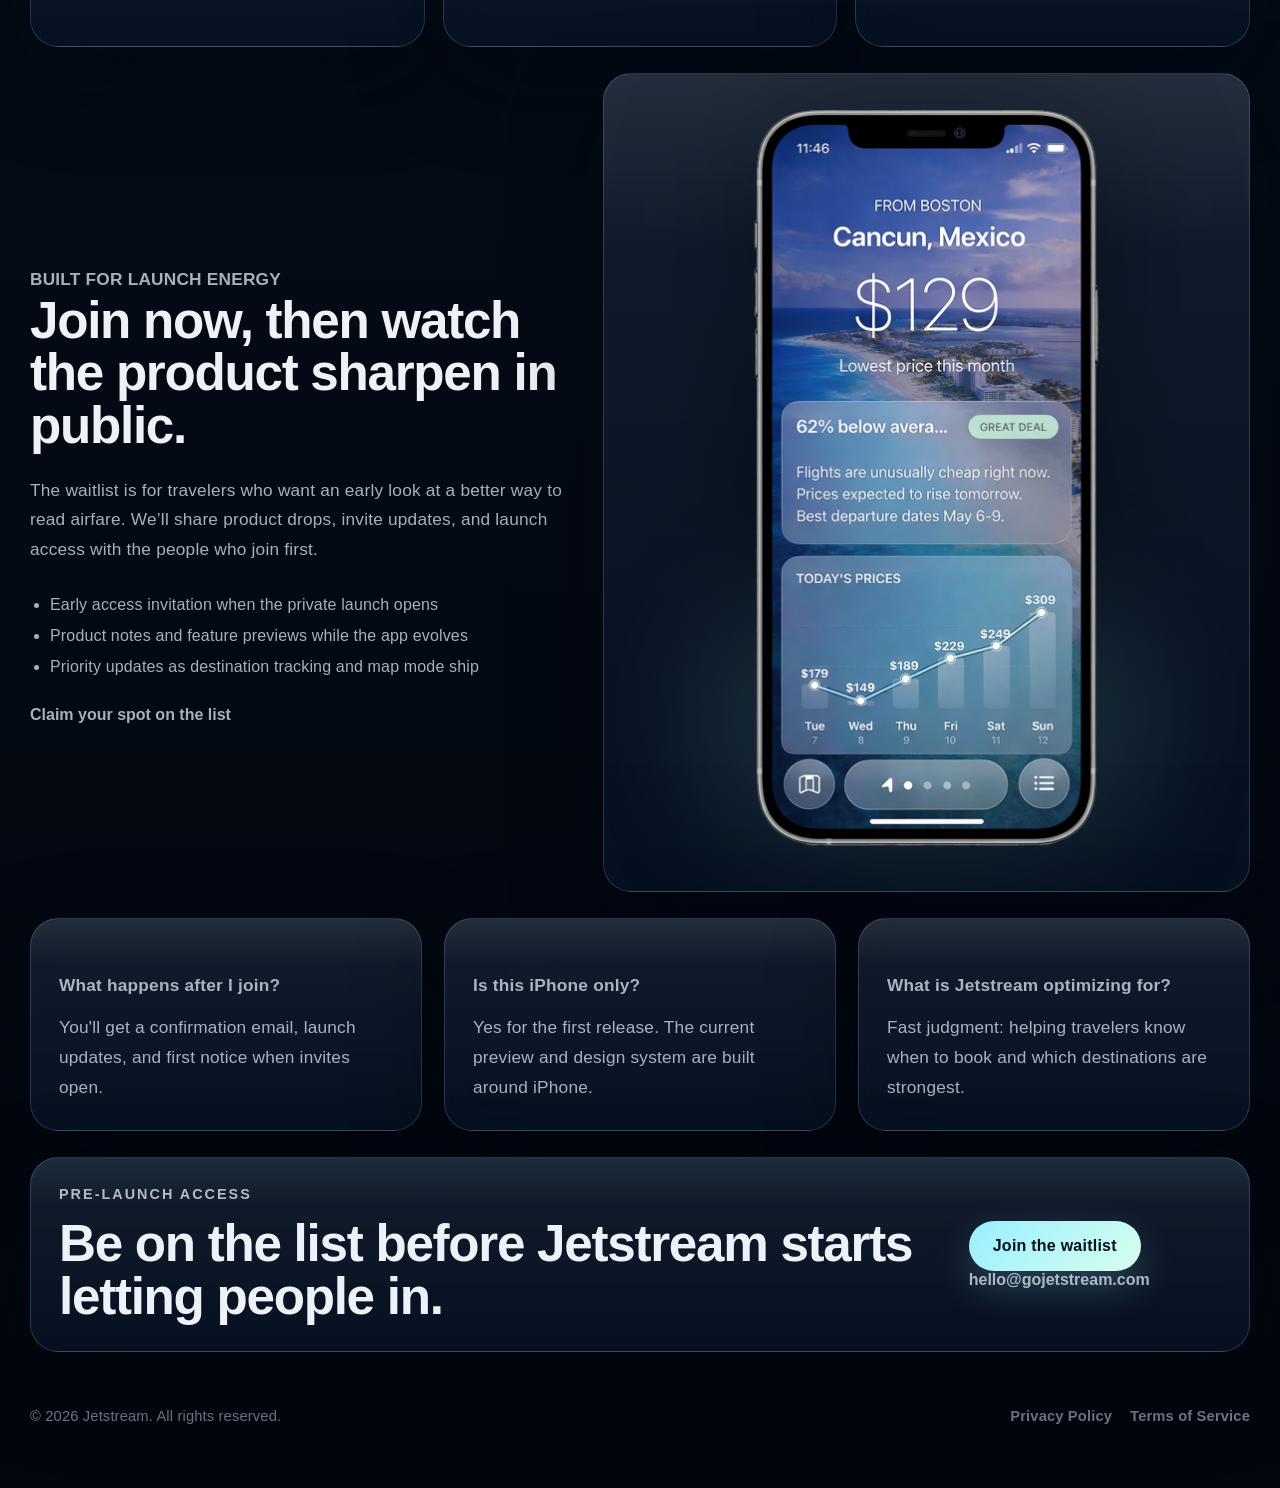
==== commit e7218c60: "Add creator partnership page" ====
--- a/index.html
+++ b/index.html
@@ -29,6 +29,7 @@
           <a href="#why">Why it wins</a>
           <a href="#preview">Preview</a>
           <a href="#faq">FAQ</a>
+          <a href="./influencers.html">Creators</a>
         </nav>
         <a class="cta cta-small" href="#waitlist">Join waitlist</a>
       </header>
--- a/styles.css
+++ b/styles.css
@@ -576,6 +576,220 @@
   color: var(--text);
 }
 
+.partner-page::before {
+  background:
+    linear-gradient(180deg, rgba(5, 12, 26, 0.2), rgba(2, 7, 15, 0.9)),
+    url("./assets/hero-bg.png") center 28% / cover no-repeat;
+}
+
+.partner-hero {
+  display: grid;
+  grid-template-columns: minmax(0, 1fr) minmax(360px, 0.86fr);
+  gap: 54px;
+  align-items: center;
+  min-height: calc(100vh - 92px);
+  padding: 70px 0 42px;
+}
+
+.partner-hero h1 {
+  margin: 0;
+  max-width: 11ch;
+  font-family: "SF Pro Display", "Helvetica Neue", sans-serif;
+  font-size: clamp(3.1rem, 6.6vw, 6.8rem);
+  line-height: 0.94;
+  letter-spacing: -0.045em;
+}
+
+.partner-phone-stack {
+  position: relative;
+  min-height: 690px;
+}
+
+.partner-phone-stack img {
+  position: absolute;
+  width: min(72%, 350px);
+  filter: drop-shadow(0 28px 70px rgba(0, 0, 0, 0.46));
+}
+
+.phone-back {
+  top: 22px;
+  right: 0;
+  transform: rotate(8deg);
+  opacity: 0.82;
+}
+
+.phone-front {
+  left: 0;
+  bottom: 6px;
+  transform: rotate(-4deg);
+}
+
+.partner-summary {
+  display: grid;
+  grid-template-columns: repeat(3, minmax(0, 1fr));
+  gap: 16px;
+}
+
+.summary-item {
+  min-height: 150px;
+  padding: 22px;
+  border: 1px solid var(--panel-border);
+  border-radius: var(--radius-md);
+  background: rgba(255, 255, 255, 0.09);
+  backdrop-filter: blur(18px);
+}
+
+.summary-value {
+  display: block;
+  font-family: "SF Pro Display", "Helvetica Neue", sans-serif;
+  font-size: 2rem;
+  font-weight: 700;
+  letter-spacing: -0.03em;
+}
+
+.summary-label {
+  display: block;
+  margin-top: 12px;
+  color: var(--text-soft);
+  line-height: 1.5;
+  letter-spacing: 0.01em;
+}
+
+.pitch-grid {
+  display: grid;
+  grid-template-columns: 1.1fr 0.9fr;
+  gap: 18px;
+  margin-top: 22px;
+}
+
+.pitch-card-large h2,
+.deliverables-band h2,
+.creator-note h2 {
+  margin: 0;
+  font-family: "SF Pro Display", "Helvetica Neue", sans-serif;
+  font-size: clamp(2rem, 4vw, 3.5rem);
+  line-height: 1.02;
+  letter-spacing: -0.035em;
+}
+
+.pitch-card-large p {
+  max-width: 62ch;
+  margin: 22px 0 0;
+  color: var(--text-soft);
+  font-size: 1.04rem;
+  line-height: 1.68;
+  letter-spacing: 0.01em;
+}
+
+.pitch-list-card {
+  display: flex;
+  flex-direction: column;
+  justify-content: center;
+}
+
+.check-list {
+  display: grid;
+  gap: 16px;
+  margin: 8px 0 0;
+  padding: 0;
+  list-style: none;
+  color: var(--text-soft);
+  line-height: 1.5;
+  letter-spacing: 0.01em;
+}
+
+.check-list li {
+  position: relative;
+  padding-left: 30px;
+}
+
+.check-list li::before {
+  content: "";
+  position: absolute;
+  top: 0.45em;
+  left: 0;
+  width: 12px;
+  height: 12px;
+  border-radius: 999px;
+  background: linear-gradient(135deg, var(--cyan), #1f72ff);
+  box-shadow: 0 0 20px rgba(139, 232, 255, 0.36);
+}
+
+.campaign-section {
+  display: grid;
+  gap: 24px;
+  margin-top: 54px;
+}
+
+.campaign-grid {
+  display: grid;
+  grid-template-columns: repeat(3, minmax(0, 1fr));
+  gap: 18px;
+}
+
+.campaign-card {
+  min-height: 278px;
+}
+
+.deliverables-band {
+  display: grid;
+  grid-template-columns: 0.82fr 1fr;
+  gap: 28px;
+  align-items: center;
+  margin-top: 24px;
+  padding: 30px;
+  border: 1px solid var(--panel-border);
+  border-radius: var(--radius-lg);
+  background:
+    linear-gradient(135deg, rgba(139, 232, 255, 0.14), rgba(255, 255, 255, 0.05)),
+    rgba(5, 16, 32, 0.6);
+  box-shadow: var(--shadow);
+  backdrop-filter: blur(18px);
+}
+
+.deliverables-list {
+  display: flex;
+  flex-wrap: wrap;
+  gap: 10px;
+}
+
+.deliverables-list span {
+  display: inline-flex;
+  min-height: 42px;
+  align-items: center;
+  padding: 0 15px;
+  border: 1px solid rgba(255, 255, 255, 0.16);
+  border-radius: 999px;
+  color: var(--text-soft);
+  background: rgba(255, 255, 255, 0.08);
+}
+
+.creator-note {
+  display: grid;
+  grid-template-columns: minmax(0, 0.9fr) minmax(260px, 0.58fr);
+  gap: 34px;
+  align-items: center;
+  margin-top: 24px;
+  padding: 30px;
+  border-radius: var(--radius-lg);
+  background: rgba(255, 255, 255, 0.07);
+  overflow: hidden;
+}
+
+.creator-note p {
+  max-width: 58ch;
+  margin: 22px 0 0;
+  color: var(--text-soft);
+  line-height: 1.68;
+  letter-spacing: 0.01em;
+}
+
+.creator-note img {
+  width: min(100%, 340px);
+  justify-self: center;
+  filter: drop-shadow(0 26px 64px rgba(0, 0, 0, 0.38));
+}
+
 .legal-main {
   padding: 76px 0 34px;
 }
@@ -655,12 +869,43 @@
   .preview-section,
   .feature-grid,
   .faq-grid,
-  .hero-metrics {
+  .hero-metrics,
+  .partner-hero,
+  .pitch-grid,
+  .campaign-grid,
+  .deliverables-band,
+  .creator-note {
     grid-template-columns: 1fr;
   }
 
   .topbar {
     flex-wrap: wrap;
+  }
+
+  .partner-hero {
+    min-height: auto;
+    padding-top: 56px;
+  }
+
+  .partner-hero h1 {
+    max-width: 12ch;
+  }
+
+  .partner-phone-stack {
+    min-height: 620px;
+    order: -1;
+  }
+
+  .partner-phone-stack img {
+    width: min(62%, 330px);
+  }
+
+  .phone-back {
+    right: 11%;
+  }
+
+  .phone-front {
+    left: 12%;
   }
 }
 
@@ -678,6 +923,23 @@
 
   .hero h1 {
     font-size: clamp(2.7rem, 12vw, 4.4rem);
+  }
+
+  .partner-hero h1,
+  .pitch-card-large h2,
+  .deliverables-band h2,
+  .creator-note h2 {
+    font-size: clamp(2.45rem, 12vw, 3.2rem);
+    line-height: 0.98;
+  }
+
+  .partner-hero h1 {
+    max-width: 100%;
+  }
+
+  .partner-hero .hero-actions {
+    flex-direction: column;
+    align-items: flex-start;
   }
 
   .field-row {
@@ -707,6 +969,41 @@
     margin-top: 14px;
   }
 
+  .partner-phone-stack {
+    min-height: 350px;
+    order: 0;
+  }
+
+  .partner-phone-stack img {
+    width: min(58%, 210px);
+  }
+
+  .phone-back {
+    right: 5%;
+  }
+
+  .phone-front {
+    left: 4%;
+  }
+
+  .partner-summary {
+    grid-template-columns: 1fr;
+  }
+
+  .summary-item,
+  .campaign-card {
+    min-height: auto;
+  }
+
+  .deliverables-band,
+  .creator-note {
+    padding: 22px;
+  }
+
+  .creator-note img {
+    width: min(100%, 270px);
+  }
+
   .preview-frame {
     padding: 20px;
   }
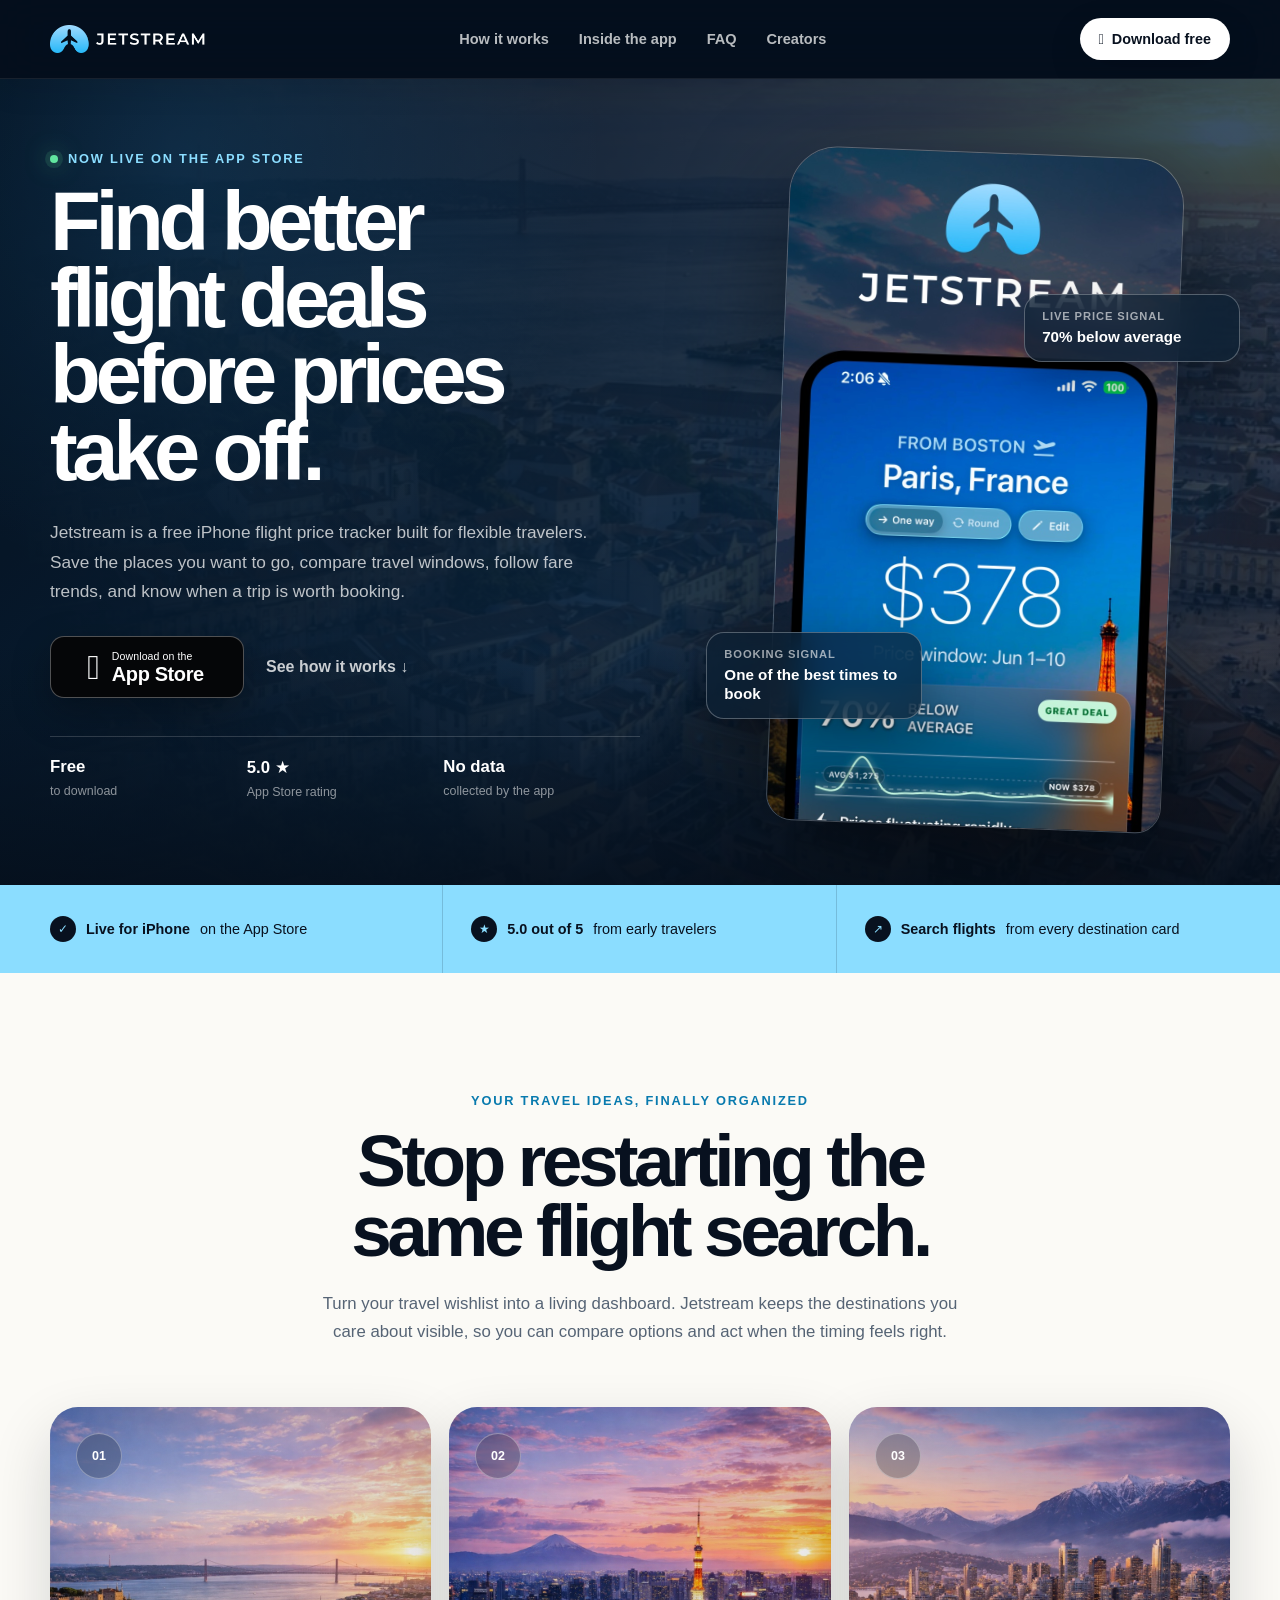
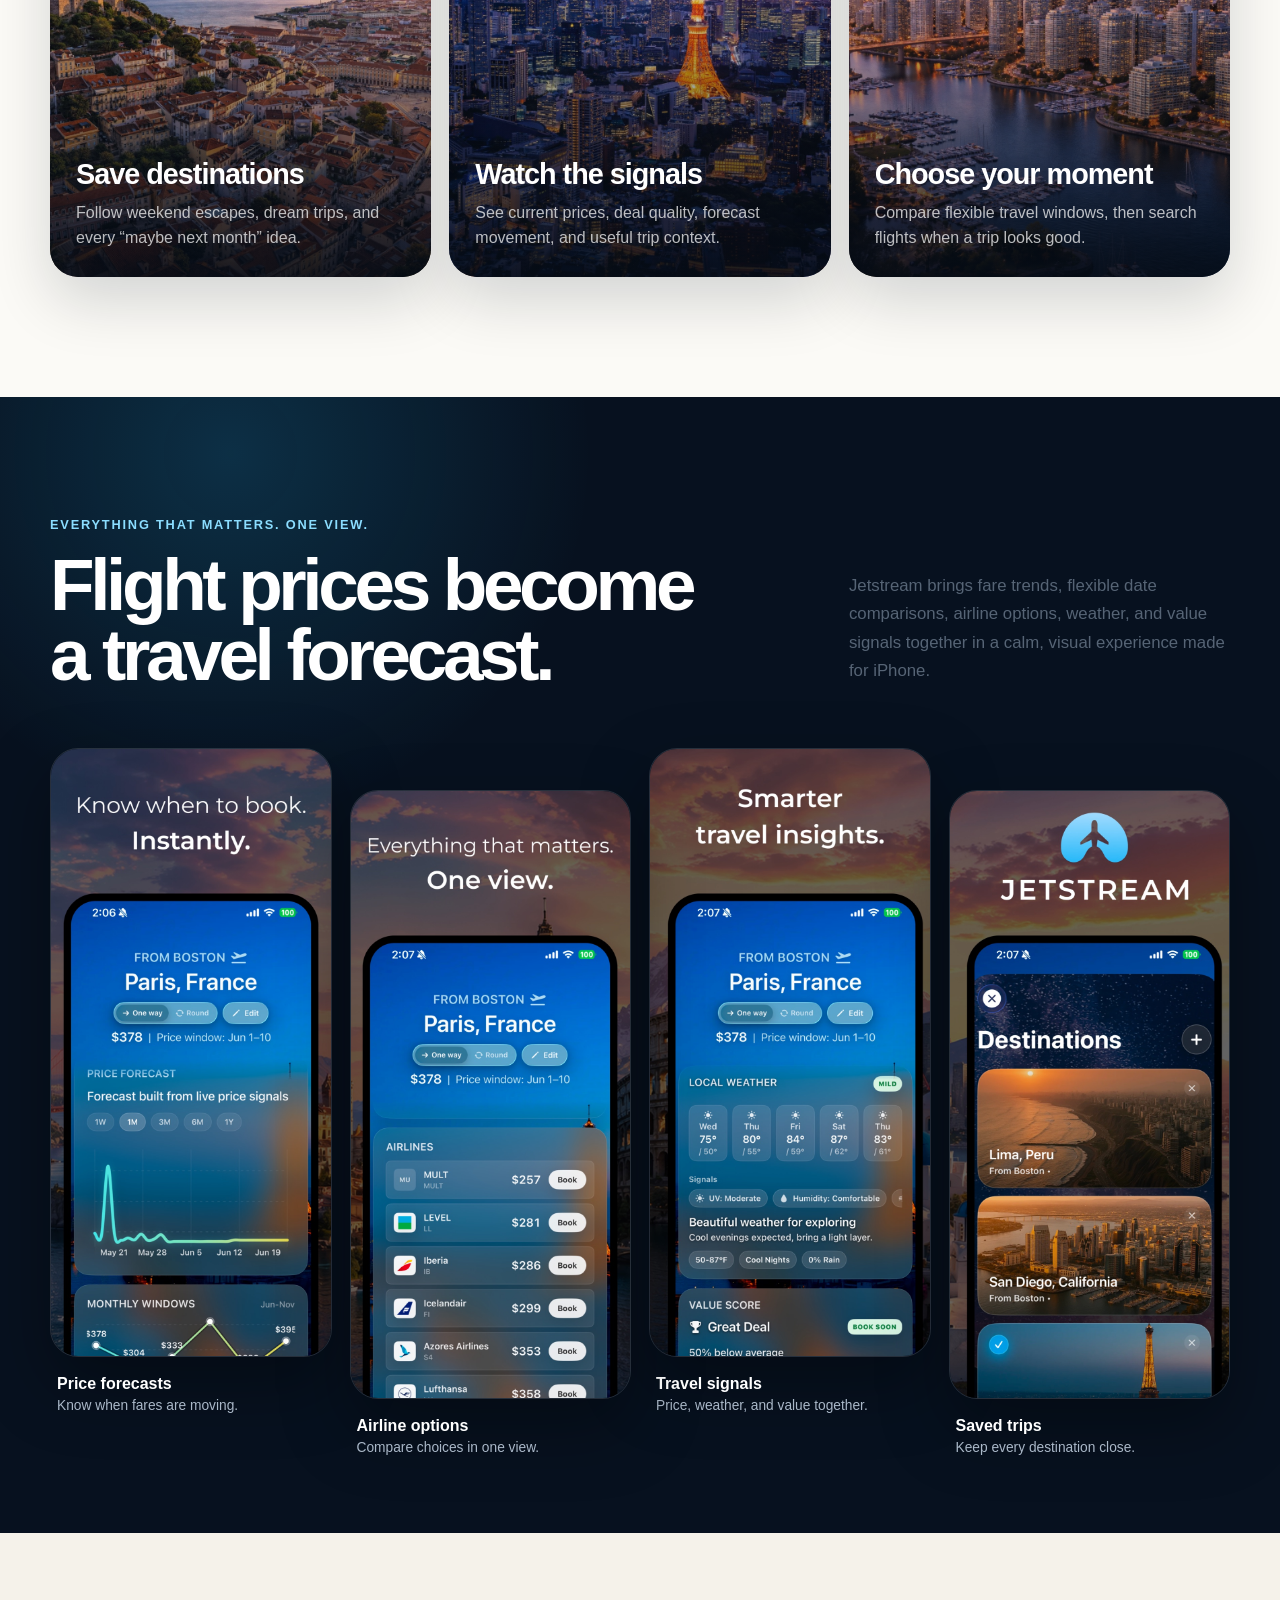
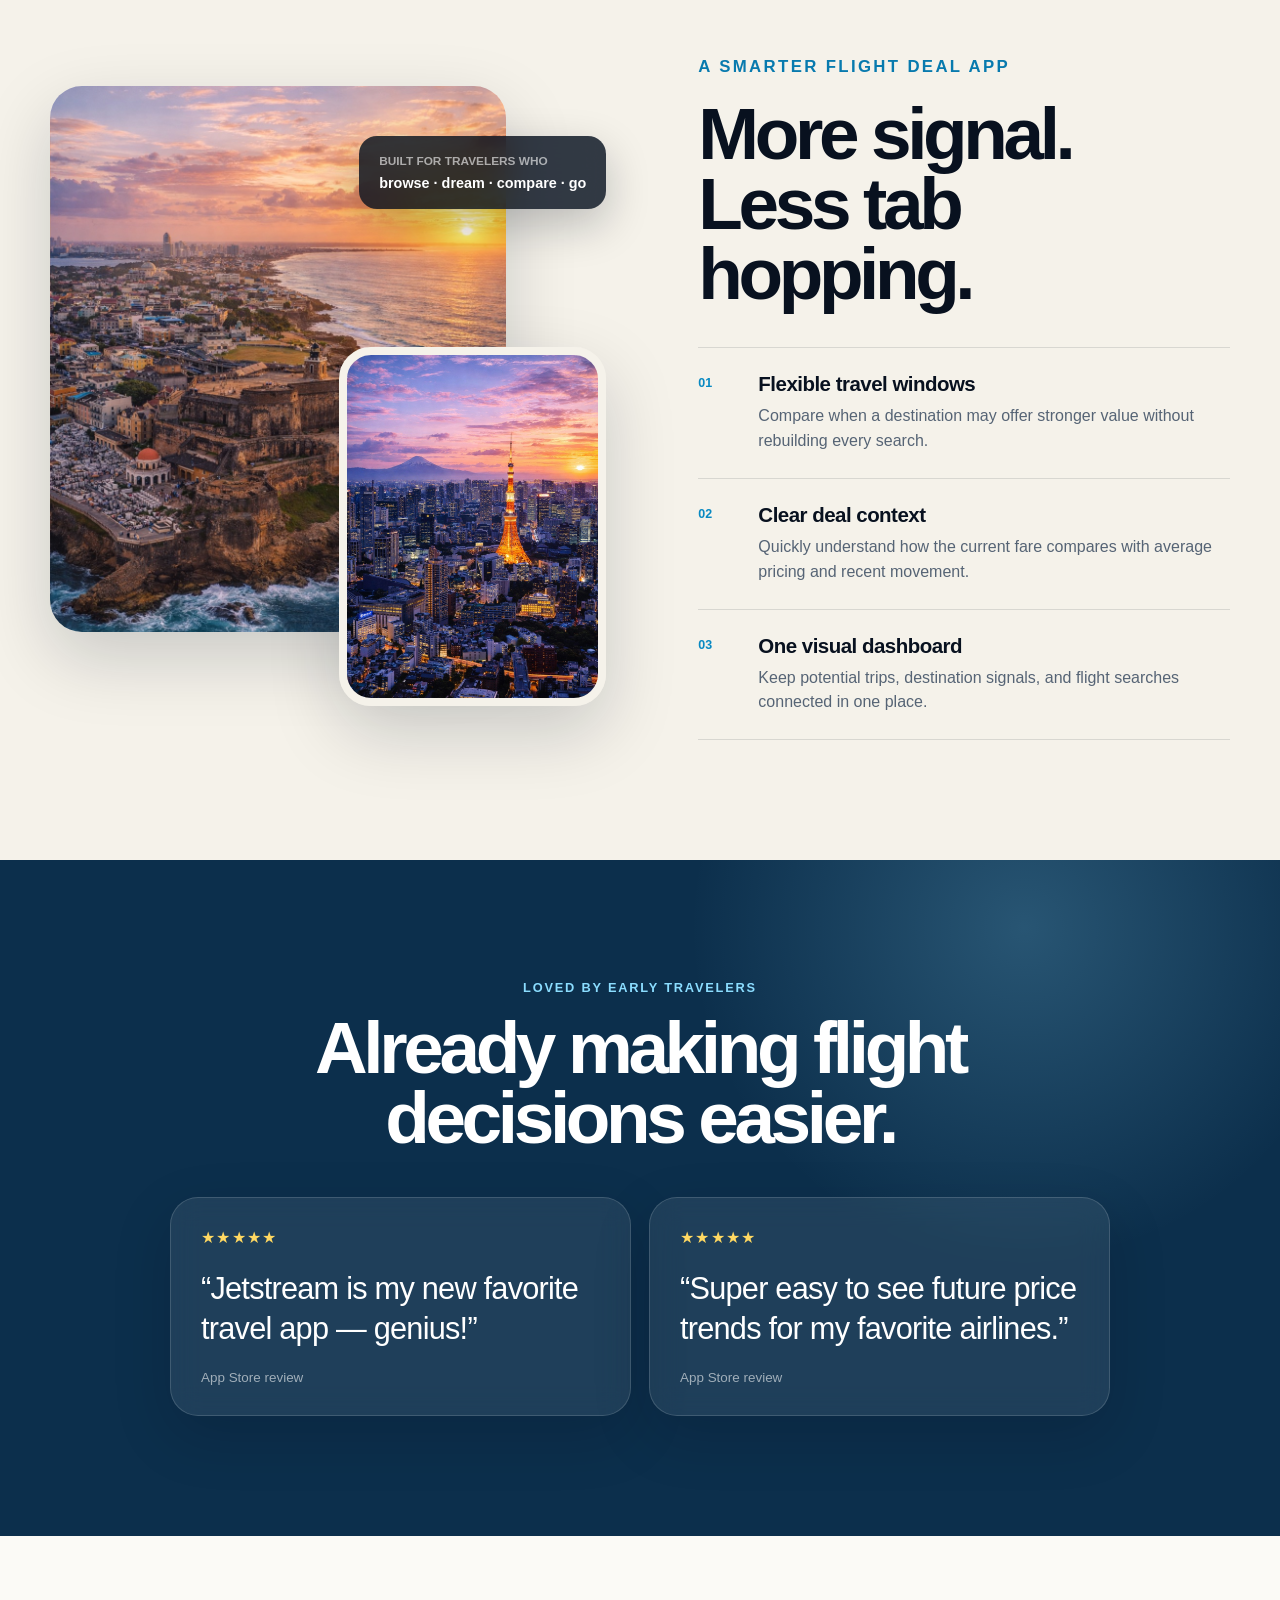
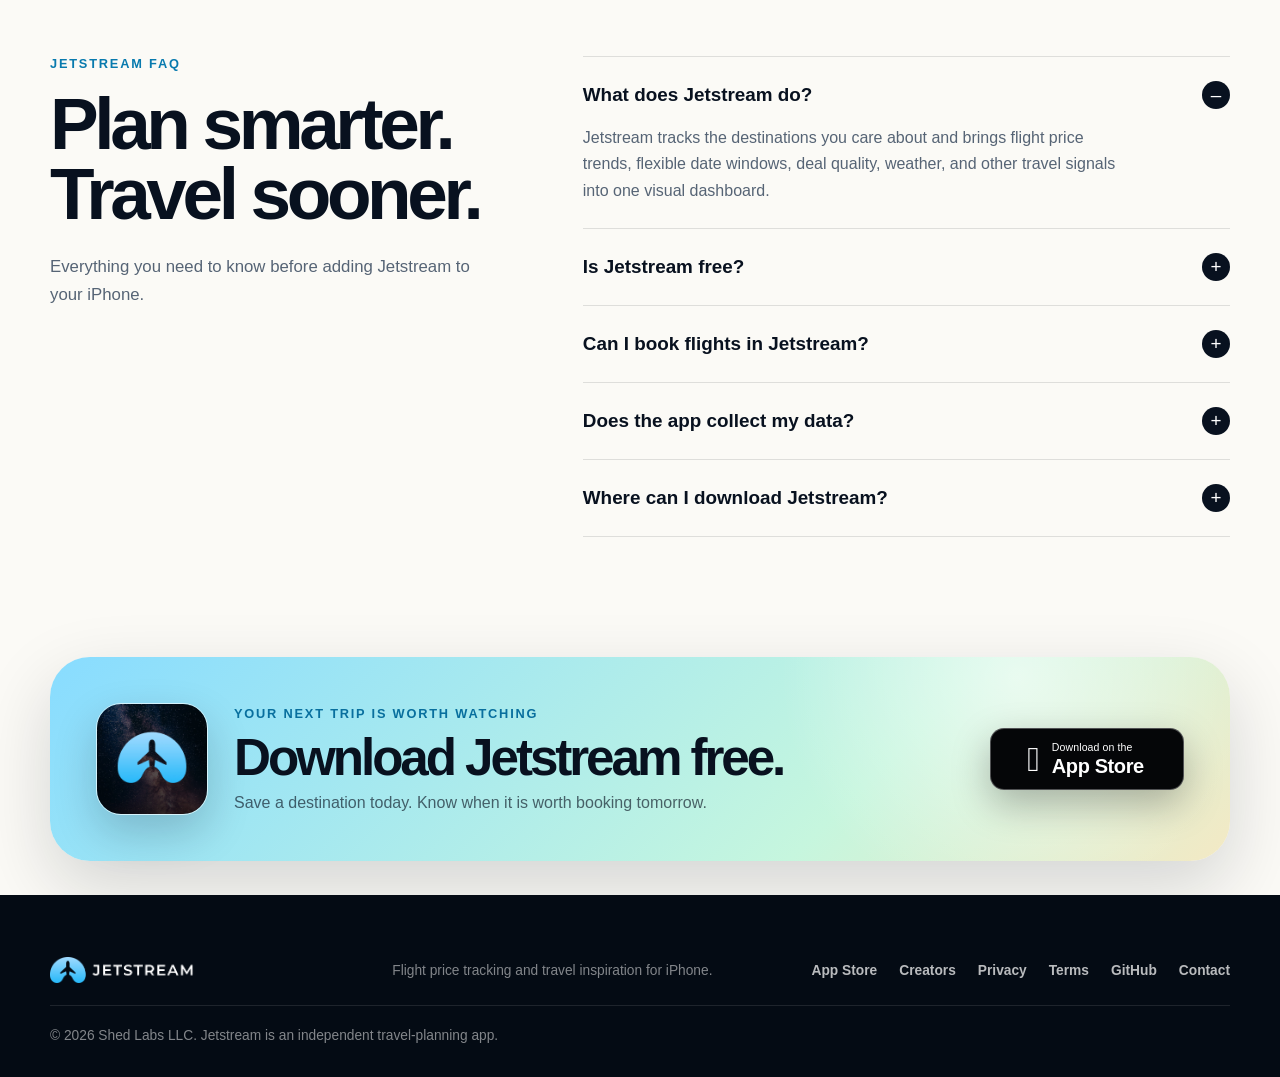
==== commit c242378f: "Launch live Jetstream App Store site" ====
--- a/index.html
+++ b/index.html
@@ -1,211 +1,393 @@
 <!DOCTYPE html>
 <html lang="en">
   <head>
-    <!-- Google tag (gtag.js) -->
-    <script async src="https://www.googletagmanager.com/gtag/js?id=G-TTW0QR0CXM"></script>
-    <script>
-      window.dataLayer = window.dataLayer || [];
-      function gtag(){dataLayer.push(arguments);}
-      gtag('js', new Date());
-
-      gtag('config', 'G-TTW0QR0CXM');
-    </script>
     <meta charset="UTF-8" />
     <meta name="viewport" content="width=device-width, initial-scale=1.0" />
-    <title>Jetstream | Join the pre-launch waitlist</title>
+    <title>Jetstream: Flight Price Tracker &amp; Travel Deal App</title>
     <meta
       name="description"
-      content="Jetstream helps travelers know when to book. Join the pre-launch waitlist for early access to the iPhone app."
+      content="Track flight prices, compare flexible travel dates, and spot better times to book. Jetstream is a free iPhone travel app for smarter trip planning."
     />
+    <meta name="theme-color" content="#07111f" />
+    <meta name="robots" content="index,follow,max-image-preview:large" />
+    <meta name="apple-itunes-app" content="app-id=6760587975" />
+    <link rel="canonical" href="https://gojetstream.com/" />
+    <link rel="icon" href="./assets/app-icon.jpg" type="image/jpeg" />
+
+    <meta property="og:type" content="website" />
+    <meta property="og:site_name" content="Jetstream" />
+    <meta property="og:title" content="Jetstream — Know when to book your next flight" />
+    <meta
+      property="og:description"
+      content="A free iPhone flight price tracker for flexible travelers. Follow destinations, compare travel windows, and spot the right time to book."
+    />
+    <meta property="og:url" content="https://gojetstream.com/" />
+    <meta property="og:image" content="https://gojetstream.com/assets/app-icon.jpg" />
+    <meta property="og:image:alt" content="Jetstream flight tracker app icon" />
+    <meta name="twitter:card" content="summary_large_image" />
+    <meta name="twitter:title" content="Jetstream — Track smarter flight deals" />
+    <meta
+      name="twitter:description"
+      content="Save destinations, follow flight price trends, and compare flexible travel windows from one free iPhone app."
+    />
+    <meta name="twitter:image" content="https://gojetstream.com/assets/app-icon.jpg" />
+
+    <script type="application/ld+json">
+      {
+        "@context": "https://schema.org",
+        "@type": "MobileApplication",
+        "name": "Jetstream Flights & Travel",
+        "operatingSystem": "iOS",
+        "applicationCategory": "TravelApplication",
+        "description": "Jetstream helps travelers save destinations, track flight price trends, compare flexible travel windows, and see useful travel signals in one visual dashboard.",
+        "downloadUrl": "https://apps.apple.com/us/app/jetstream-flights-travel/id6760587975",
+        "offers": {
+          "@type": "Offer",
+          "price": "0",
+          "priceCurrency": "USD"
+        },
+        "aggregateRating": {
+          "@type": "AggregateRating",
+          "ratingValue": "5.0",
+          "ratingCount": "5"
+        }
+      }
+    </script>
+    <script type="application/ld+json">
+      {
+        "@context": "https://schema.org",
+        "@type": "FAQPage",
+        "mainEntity": [
+          {
+            "@type": "Question",
+            "name": "What does the Jetstream travel app do?",
+            "acceptedAnswer": {
+              "@type": "Answer",
+              "text": "Jetstream lets you save destinations, track flight price trends, compare flexible travel windows, review deal and weather signals, and search flights from destination cards."
+            }
+          },
+          {
+            "@type": "Question",
+            "name": "Is Jetstream free?",
+            "acceptedAnswer": {
+              "@type": "Answer",
+              "text": "Yes. Jetstream is free to download from the Apple App Store."
+            }
+          },
+          {
+            "@type": "Question",
+            "name": "Does Jetstream collect app data?",
+            "acceptedAnswer": {
+              "@type": "Answer",
+              "text": "The Jetstream App Store privacy label states that the app does not collect data."
+            }
+          }
+        ]
+      }
+    </script>
     <link rel="stylesheet" href="./styles.css" />
   </head>
   <body>
-    <div class="page-shell">
-      <header class="topbar">
+    <a class="skip-link" href="#main">Skip to content</a>
+
+    <header class="site-header">
+      <div class="header-inner">
         <a class="brand" href="#top" aria-label="Jetstream home">
-          <img class="brand-logo" src="./assets/jetstreamlogowhite.png" alt="Jetstream" />
+          <img src="./assets/jetstream-logo.png" alt="Jetstream" width="1212" height="222" />
         </a>
-        <nav class="topnav" aria-label="Primary">
-          <a href="#why">Why it wins</a>
-          <a href="#preview">Preview</a>
+        <nav class="topnav" aria-label="Primary navigation">
+          <a href="#how-it-works">How it works</a>
+          <a href="#inside-the-app">Inside the app</a>
           <a href="#faq">FAQ</a>
           <a href="./influencers.html">Creators</a>
         </nav>
-        <a class="cta cta-small" href="#waitlist">Join waitlist</a>
-      </header>
-
-      <main id="top">
-        <section class="hero">
+        <a
+          class="button button-small header-download"
+          href="https://apps.apple.com/us/app/jetstream-flights-travel/id6760587975"
+          aria-label="Download Jetstream free on the App Store"
+        >
+          <span aria-hidden="true"></span> Download free
+        </a>
+      </div>
+    </header>
+
+    <main id="main">
+      <section class="hero" id="top">
+        <div class="hero-backdrop" aria-hidden="true"></div>
+        <div class="page-width hero-grid">
           <div class="hero-copy">
-            <p class="eyebrow">Pre-launch - early access now open</p>
-            <h1>Know exactly when a flight is worth booking.</h1>
+            <p class="eyebrow"><span class="live-dot"></span> Now live on the App Store</p>
+            <h1>Find better flight deals before prices take off.</h1>
             <p class="hero-body">
-              Jetstream analyzes airfare trends to tell you when prices are unusually low - and
-              when they are about to rise. Stop guessing. Book flights when the data says it is
-              time.
+              Jetstream is a free iPhone flight price tracker built for flexible travelers. Save
+              the places you want to go, compare travel windows, follow fare trends, and know when
+              a trip is worth booking.
             </p>
-
-            <form class="waitlist-form glass-card" id="waitlist" novalidate>
-              <label class="field-label" for="email">Get early access to Jetstream</label>
-              <div class="field-row">
-                <input
-                  id="email"
-                  name="email"
-                  type="email"
-                  inputmode="email"
-                  autocomplete="email"
-                  placeholder="you@company.com"
-                  required
-                />
-                <button class="cta submit-button" type="submit">Join pre-launch</button>
+            <div class="hero-actions">
+              <a
+                class="app-store-button"
+                href="https://apps.apple.com/us/app/jetstream-flights-travel/id6760587975"
+                aria-label="Download Jetstream on the App Store"
+              >
+                <span class="apple-mark" aria-hidden="true"></span>
+                <span><small>Download on the</small><strong>App Store</strong></span>
+              </a>
+              <a class="text-link" href="#inside-the-app">See how it works <span aria-hidden="true">↓</span></a>
+            </div>
+            <div class="trust-row" aria-label="App highlights">
+              <div><strong>Free</strong><span>to download</span></div>
+              <div><strong>5.0 ★</strong><span>App Store rating</span></div>
+              <div><strong>No data</strong><span>collected by the app</span></div>
+            </div>
+          </div>
+
+          <div class="hero-product">
+            <div class="hero-halo" aria-hidden="true"></div>
+            <img
+              class="hero-screenshot"
+              src="./assets/store-01.jpg"
+              alt="Jetstream showing a low flight price and deal forecast for Paris"
+              width="832"
+              height="1800"
+              fetchpriority="high"
+            />
+            <div class="floating-card floating-card-top" aria-hidden="true">
+              <span>Live price signal</span>
+              <strong>70% below average</strong>
+            </div>
+            <div class="floating-card floating-card-bottom" aria-hidden="true">
+              <span>Booking signal</span>
+              <strong>One of the best times to book</strong>
+            </div>
+          </div>
+        </div>
+      </section>
+
+      <section class="proof-bar" aria-label="Jetstream App Store status">
+        <div class="page-width proof-grid">
+          <p><span class="proof-icon">✓</span><strong>Live for iPhone</strong> on the App Store</p>
+          <p><span class="proof-icon">★</span><strong>5.0 out of 5</strong> from early travelers</p>
+          <p><span class="proof-icon">↗</span><strong>Search flights</strong> from every destination card</p>
+        </div>
+      </section>
+
+      <section class="section value-section" id="how-it-works">
+        <div class="page-width">
+          <div class="section-heading centered-heading">
+            <p class="eyebrow">Your travel ideas, finally organized</p>
+            <h2>Stop restarting the same flight search.</h2>
+            <p>
+              Turn your travel wishlist into a living dashboard. Jetstream keeps the destinations
+              you care about visible, so you can compare options and act when the timing feels right.
+            </p>
+          </div>
+
+          <div class="journey-grid">
+            <article class="journey-card destination-lisbon">
+              <span class="step">01</span>
+              <div>
+                <h3>Save destinations</h3>
+                <p>Follow weekend escapes, dream trips, and every “maybe next month” idea.</p>
               </div>
-              <input class="honeypot" type="text" name="company" tabindex="-1" autocomplete="off" />
-              <p class="form-meta">
-                Be among the first travelers to know when flights are truly worth booking.
-              </p>
-              <p class="form-status" id="form-status" role="status" aria-live="polite"></p>
-            </form>
-
-            <div class="hero-metrics">
-              <div class="metric-card">
-                <span class="metric-value">Forecast</span>
-                <span class="metric-label">Read whether prices are cheap, rising, or worth waiting on</span>
+            </article>
+            <article class="journey-card destination-tokyo">
+              <span class="step">02</span>
+              <div>
+                <h3>Watch the signals</h3>
+                <p>See current prices, deal quality, forecast movement, and useful trip context.</p>
               </div>
-              <div class="metric-card">
-                <span class="metric-value">Map</span>
-                <span class="metric-label">Compare saved destinations visually instead of tab by tab</span>
+            </article>
+            <article class="journey-card destination-vancouver">
+              <span class="step">03</span>
+              <div>
+                <h3>Choose your moment</h3>
+                <p>Compare flexible travel windows, then search flights when a trip looks good.</p>
               </div>
-              <div class="metric-card">
-                <span class="metric-value">Early</span>
-                <span class="metric-label">Waitlist members hear first when invites start rolling out</span>
-              </div>
-            </div>
-          </div>
-
-          <div class="hero-visual" aria-hidden="true">
-            <div class="orb orb-a"></div>
-            <div class="orb orb-b"></div>
-            <div class="device-stage">
-              <img src="./assets/app-preview2.png" alt="Jetstream iPhone preview" />
-            </div>
-            <div class="floating-card deal-card">
-              <span class="floating-label">Right now</span>
-              <strong>62% below average</strong>
-              <span>Jetstream flags moments that feel obvious once you can finally see them.</span>
-            </div>
-            <div class="floating-card signal-card">
-              <span class="floating-label">Coming at launch</span>
-              <strong>Fare forecast + destination ranking</strong>
-              <span>Built to help people decide, not just browse.</span>
-            </div>
-          </div>
-        </section>
-
-        <section class="story-strip" id="why">
-          <article class="glass-panel statement">
-            <p class="statement-kicker">Why Jetstream</p>
-            <h2>Airfare prices move constantly, but most people only see the current price.</h2>
+            </article>
+          </div>
+        </div>
+      </section>
+
+      <section class="section showcase-section" id="inside-the-app">
+        <div class="page-width">
+          <div class="section-heading split-heading">
+            <div>
+              <p class="eyebrow">Everything that matters. One view.</p>
+              <h2>Flight prices become a travel forecast.</h2>
+            </div>
             <p>
-              Jetstream shows you the context behind the price - so you know when a deal is real.
+              Jetstream brings fare trends, flexible date comparisons, airline options, weather,
+              and value signals together in a calm, visual experience made for iPhone.
             </p>
-          </article>
-
-          <article class="glass-panel itinerary-card">
-            <div class="mini-route">
-              <span>Jetstream shows when flights are:</span>
-            </div>
-            <p>&bull; Unusually cheap compared to historical prices</p>
-            <p>&bull; Likely to rise soon based on demand trends</p>
-            <p>&bull; Best dates to book for the lowest fares</p>
-          </article>
-        </section>
-
-        <section class="feature-grid" id="preview">
-          <article class="feature-card">
-            <span class="feature-number">01</span>
-            <h3>Forecast-first booking</h3>
-            <p>
-              Know whether today’s fare is unusually good and whether the curve suggests acting now
-              or waiting another beat.
-            </p>
-          </article>
-          <article class="feature-card">
-            <span class="feature-number">02</span>
-            <h3>Destination intelligence</h3>
-            <p>
-              Watch multiple places at once and compare them through one calm interface instead of
-              a pile of tabs and screenshots.
-            </p>
-          </article>
-          <article class="feature-card">
-            <span class="feature-number">03</span>
-            <h3>Designed for momentum</h3>
-            <p>
-              A cinematic, Apple-native interface that keeps the signal legible while making the
-              product feel worth opening every day.
-            </p>
-          </article>
-        </section>
-
-        <section class="preview-section">
-          <div class="preview-copy">
-            <p class="eyebrow">Built for launch energy</p>
-            <h2>Join now, then watch the product sharpen in public.</h2>
-            <p>
-              The waitlist is for travelers who want an early look at a better way to read airfare.
-              We’ll share product drops, invite updates, and launch access with the people who join
-              first.
-            </p>
-            <ul class="bullet-list">
-              <li>Early access invitation when the private launch opens</li>
-              <li>Product notes and feature previews while the app evolves</li>
-              <li>Priority updates as destination tracking and map mode ship</li>
-            </ul>
-            <a class="secondary-link jump-link" href="#waitlist">Claim your spot on the list</a>
-          </div>
-
-          <div class="preview-frame">
-            <div class="preview-glow"></div>
-            <img src="./assets/app-preview.png" alt="Jetstream preview screen" />
-          </div>
-        </section>
-
-        <section class="faq-grid" id="faq">
-          <article class="faq-card">
-            <p class="faq-question">What happens after I join?</p>
-            <p>You'll get a confirmation email, launch updates, and first notice when invites open.</p>
-          </article>
-          <article class="faq-card">
-            <p class="faq-question">Is this iPhone only?</p>
-            <p>Yes for the first release. The current preview and design system are built around iPhone.</p>
-          </article>
-          <article class="faq-card">
-            <p class="faq-question">What is Jetstream optimizing for?</p>
-            <p>Fast judgment: helping travelers know when to book and which destinations are strongest.</p>
-          </article>
-        </section>
-
-        <section class="cta-band">
-          <div class="cta-band-copy">
-            <p class="eyebrow">Pre-launch access</p>
-            <h2>Be on the list before Jetstream starts letting people in.</h2>
-          </div>
-          <div class="cta-band-actions">
-            <a class="cta" href="#waitlist">Join the waitlist</a>
-            <a class="secondary-link" href="mailto:hello@gojetstream.com">hello@gojetstream.com</a>
-          </div>
-        </section>
-      </main>
-
-      <footer class="site-footer">
-        <span>&copy; 2026 Jetstream. All rights reserved.</span>
-        <span class="footer-links">
-          <a href="/privacy/">Privacy Policy</a>
-          <a href="/terms/">Terms of Service</a>
-        </span>
-      </footer>
-    </div>
-
-    <script src="./app.js" defer></script>
+          </div>
+
+          <div class="screenshots" aria-label="Jetstream App Store screenshots">
+            <figure>
+              <img
+                src="./assets/store-02.jpg"
+                alt="Jetstream live flight price forecast and monthly travel windows"
+                width="832"
+                height="1800"
+                loading="lazy"
+              />
+              <figcaption><strong>Price forecasts</strong><span>Know when fares are moving.</span></figcaption>
+            </figure>
+            <figure>
+              <img
+                src="./assets/store-03.jpg"
+                alt="Jetstream airline price comparison for a flight to Paris"
+                width="832"
+                height="1800"
+                loading="lazy"
+              />
+              <figcaption><strong>Airline options</strong><span>Compare choices in one view.</span></figcaption>
+            </figure>
+            <figure>
+              <img
+                src="./assets/store-04.jpg"
+                alt="Jetstream travel weather insights and destination value score"
+                width="832"
+                height="1800"
+                loading="lazy"
+              />
+              <figcaption><strong>Travel signals</strong><span>Price, weather, and value together.</span></figcaption>
+            </figure>
+            <figure>
+              <img
+                src="./assets/store-05.jpg"
+                alt="Jetstream saved travel destinations dashboard"
+                width="832"
+                height="1800"
+                loading="lazy"
+              />
+              <figcaption><strong>Saved trips</strong><span>Keep every destination close.</span></figcaption>
+            </figure>
+          </div>
+        </div>
+      </section>
+
+      <section class="section features-section">
+        <div class="page-width feature-layout">
+          <div class="feature-visual" aria-hidden="true">
+            <div class="feature-image feature-image-one"></div>
+            <div class="feature-image feature-image-two"></div>
+            <div class="feature-badge">
+              <span>Built for travelers who</span>
+              <strong>browse · dream · compare · go</strong>
+            </div>
+          </div>
+          <div class="feature-copy">
+            <p class="eyebrow">A smarter flight deal app</p>
+            <h2>More signal. Less tab hopping.</h2>
+            <div class="feature-list">
+              <article>
+                <span>01</span>
+                <div><h3>Flexible travel windows</h3><p>Compare when a destination may offer stronger value without rebuilding every search.</p></div>
+              </article>
+              <article>
+                <span>02</span>
+                <div><h3>Clear deal context</h3><p>Quickly understand how the current fare compares with average pricing and recent movement.</p></div>
+              </article>
+              <article>
+                <span>03</span>
+                <div><h3>One visual dashboard</h3><p>Keep potential trips, destination signals, and flight searches connected in one place.</p></div>
+              </article>
+            </div>
+          </div>
+        </div>
+      </section>
+
+      <section class="section reviews-section">
+        <div class="page-width">
+          <div class="section-heading centered-heading compact-heading">
+            <p class="eyebrow">Loved by early travelers</p>
+            <h2>Already making flight decisions easier.</h2>
+          </div>
+          <div class="reviews-grid">
+            <blockquote>
+              <div class="stars" aria-label="5 out of 5 stars">★★★★★</div>
+              <p>“Jetstream is my new favorite travel app — genius!”</p>
+              <footer>App Store review</footer>
+            </blockquote>
+            <blockquote>
+              <div class="stars" aria-label="5 out of 5 stars">★★★★★</div>
+              <p>“Super easy to see future price trends for my favorite airlines.”</p>
+              <footer>App Store review</footer>
+            </blockquote>
+          </div>
+        </div>
+      </section>
+
+      <section class="section faq-section" id="faq">
+        <div class="page-width faq-layout">
+          <div class="faq-intro">
+            <p class="eyebrow">Jetstream FAQ</p>
+            <h2>Plan smarter. Travel sooner.</h2>
+            <p>Everything you need to know before adding Jetstream to your iPhone.</p>
+          </div>
+          <div class="faq-list">
+            <details open>
+              <summary>What does Jetstream do?</summary>
+              <p>Jetstream tracks the destinations you care about and brings flight price trends, flexible date windows, deal quality, weather, and other travel signals into one visual dashboard.</p>
+            </details>
+            <details>
+              <summary>Is Jetstream free?</summary>
+              <p>Yes. Jetstream is free to download from the Apple App Store.</p>
+            </details>
+            <details>
+              <summary>Can I book flights in Jetstream?</summary>
+              <p>You can review flight and airline options, then launch a flight search from a destination card when you are ready to explore availability.</p>
+            </details>
+            <details>
+              <summary>Does the app collect my data?</summary>
+              <p>Apple’s App Store privacy label states that Jetstream does not collect data from the app.</p>
+            </details>
+            <details>
+              <summary>Where can I download Jetstream?</summary>
+              <p>Jetstream is available now for iPhone on the Apple App Store.</p>
+            </details>
+          </div>
+        </div>
+      </section>
+
+      <section class="download-section">
+        <div class="page-width download-card">
+          <div class="download-copy">
+            <img src="./assets/app-icon.jpg" alt="" width="112" height="112" />
+            <div>
+              <p class="eyebrow">Your next trip is worth watching</p>
+              <h2>Download Jetstream free.</h2>
+              <p>Save a destination today. Know when it is worth booking tomorrow.</p>
+            </div>
+          </div>
+          <a
+            class="app-store-button app-store-button-light"
+            href="https://apps.apple.com/us/app/jetstream-flights-travel/id6760587975"
+            aria-label="Download Jetstream on the App Store"
+          >
+            <span class="apple-mark" aria-hidden="true"></span>
+            <span><small>Download on the</small><strong>App Store</strong></span>
+          </a>
+        </div>
+      </section>
+    </main>
+
+    <footer class="site-footer">
+      <div class="page-width footer-inner">
+        <a class="brand footer-brand" href="#top" aria-label="Jetstream home">
+          <img src="./assets/jetstream-logo.png" alt="Jetstream" width="1212" height="222" />
+        </a>
+        <p>Flight price tracking and travel inspiration for iPhone.</p>
+        <nav aria-label="Footer navigation">
+          <a href="https://apps.apple.com/us/app/jetstream-flights-travel/id6760587975">App Store</a>
+          <a href="./influencers.html">Creators</a>
+          <a href="./privacy/">Privacy</a>
+          <a href="./terms/">Terms</a>
+          <a href="https://github.com/fencehopping/Teleport">GitHub</a>
+          <a href="mailto:hello@gojetstream.com">Contact</a>
+        </nav>
+        <small>© 2026 Shed Labs LLC. Jetstream is an independent travel-planning app.</small>
+      </div>
+    </footer>
   </body>
 </html>
--- a/styles.css
+++ b/styles.css
@@ -1,19 +1,21 @@
 :root {
-  --bg: #06101c;
-  --bg-deep: #02060d;
-  --panel: rgba(10, 24, 45, 0.6);
-  --panel-strong: rgba(9, 20, 39, 0.82);
-  --panel-border: rgba(188, 228, 255, 0.18);
-  --text: rgba(245, 250, 255, 0.97);
-  --text-soft: rgba(218, 230, 242, 0.76);
-  --text-muted: rgba(201, 214, 227, 0.58);
-  --cyan: #8be8ff;
-  --sky: #7abfff;
-  --lime: #d8f9b8;
-  --shadow: 0 30px 90px rgba(1, 7, 16, 0.44);
-  --radius-xl: 38px;
+  --ink: #08111f;
+  --navy: #07111f;
+  --navy-soft: #10243b;
+  --blue: #24b9f2;
+  --sky: #8bddff;
+  --mint: #c9f8dd;
+  --cream: #f5f2ea;
+  --paper: #fbfaf6;
+  --white: #ffffff;
+  --text-soft: #aab8c8;
+  --dark-soft: #566475;
+  --line: rgba(255, 255, 255, 0.13);
+  --dark-line: rgba(8, 17, 31, 0.12);
+  --shadow: 0 28px 90px rgba(3, 8, 18, 0.28);
+  --radius-xl: 40px;
   --radius-lg: 28px;
-  --radius-md: 22px;
+  --radius-md: 20px;
 }
 
 * {
@@ -22,40 +24,22 @@
 
 html {
   scroll-behavior: smooth;
+  scroll-padding-top: 90px;
 }
 
 body {
   margin: 0;
-  min-height: 100vh;
-  color: var(--text);
-  font-family: "SF Pro Text", "Helvetica Neue", "Segoe UI", sans-serif;
-  background:
-    radial-gradient(circle at 15% 0%, rgba(97, 158, 255, 0.24), transparent 28%),
-    radial-gradient(circle at 84% 14%, rgba(139, 232, 255, 0.16), transparent 24%),
-    linear-gradient(180deg, rgba(5, 19, 38, 0.2), rgba(2, 6, 13, 0.94)),
-    var(--bg);
-}
-
-body::before {
-  content: "";
-  position: fixed;
-  inset: 0;
-  z-index: -2;
-  background:
-    linear-gradient(180deg, rgba(5, 18, 39, 0.2), rgba(2, 7, 15, 0.88)),
-    url("./assets/hero-bg.png") center top / cover no-repeat;
-  filter: saturate(1.05) contrast(1.1) brightness(0.62);
-}
-
-body::after {
-  content: "";
-  position: fixed;
-  inset: 0;
-  z-index: -1;
-  background:
-    linear-gradient(180deg, rgba(5, 17, 36, 0.36), rgba(2, 8, 17, 0.1) 26%, rgba(2, 7, 15, 0.92)),
-    radial-gradient(circle at top right, rgba(139, 232, 255, 0.18), transparent 28%);
-  pointer-events: none;
+  min-width: 320px;
+  color: var(--white);
+  font-family: -apple-system, BlinkMacSystemFont, "SF Pro Text", "Helvetica Neue", Arial, sans-serif;
+  background: var(--navy);
+  -webkit-font-smoothing: antialiased;
+}
+
+body,
+button,
+a {
+  font-synthesis: none;
 }
 
 a {
@@ -65,626 +49,1146 @@
 
 img {
   display: block;
+  height: auto;
   max-width: 100%;
 }
 
-.page-shell {
-  width: min(1220px, calc(100% - 32px));
-  margin: 0 auto;
-  padding-bottom: 64px;
-}
-
-.topbar {
+h1,
+h2,
+h3,
+p,
+figure,
+blockquote {
+  margin-top: 0;
+}
+
+h1,
+h2,
+h3 {
+  font-family: -apple-system, BlinkMacSystemFont, "SF Pro Display", "Helvetica Neue", Arial, sans-serif;
+  text-wrap: balance;
+}
+
+p {
+  text-wrap: pretty;
+}
+
+.page-width,
+.header-inner {
+  width: min(1180px, calc(100% - 40px));
+  margin-inline: auto;
+}
+
+.skip-link {
+  position: fixed;
+  top: 12px;
+  left: 12px;
+  z-index: 100;
+  padding: 10px 14px;
+  border-radius: 10px;
+  color: var(--ink);
+  background: var(--white);
+  transform: translateY(-160%);
+  transition: transform 160ms ease;
+}
+
+.skip-link:focus {
+  transform: translateY(0);
+}
+
+.site-header {
   position: sticky;
   top: 0;
-  z-index: 30;
+  z-index: 50;
+  border-bottom: 1px solid rgba(255, 255, 255, 0.08);
+  background: rgba(5, 15, 28, 0.78);
+  box-shadow: 0 12px 30px rgba(3, 9, 18, 0.08);
+  backdrop-filter: blur(22px) saturate(1.35);
+}
+
+.header-inner {
+  display: flex;
+  min-height: 78px;
+  align-items: center;
+  justify-content: space-between;
+  gap: 28px;
+}
+
+.brand {
+  display: inline-flex;
+  flex: 0 0 auto;
+  align-items: center;
+}
+
+.brand img {
+  width: 156px;
+  height: auto;
+}
+
+.topnav {
+  display: flex;
+  align-items: center;
+  justify-content: center;
+  gap: 30px;
+  color: rgba(255, 255, 255, 0.72);
+  font-size: 0.91rem;
+  font-weight: 600;
+}
+
+.topnav a,
+.site-footer a,
+.text-link {
+  transition: color 160ms ease, opacity 160ms ease;
+}
+
+.topnav a:hover,
+.topnav a:focus-visible,
+.site-footer a:hover,
+.text-link:hover {
+  color: var(--white);
+}
+
+.button {
+  display: inline-flex;
+  min-height: 50px;
+  align-items: center;
+  justify-content: center;
+  gap: 8px;
+  border: 1px solid rgba(255, 255, 255, 0.18);
+  border-radius: 999px;
+  color: var(--ink);
+  font-weight: 750;
+  background: var(--white);
+  box-shadow: 0 12px 34px rgba(3, 9, 18, 0.16);
+  transition: transform 160ms ease, box-shadow 160ms ease;
+}
+
+.button:hover,
+.app-store-button:hover {
+  transform: translateY(-2px);
+  box-shadow: 0 18px 42px rgba(3, 9, 18, 0.24);
+}
+
+.button-small {
+  min-height: 42px;
+  padding: 0 18px;
+  font-size: 0.9rem;
+}
+
+.hero {
+  position: relative;
+  min-height: 790px;
+  overflow: hidden;
+  background:
+    radial-gradient(circle at 14% 10%, rgba(44, 167, 246, 0.2), transparent 32%),
+    linear-gradient(135deg, #06111f 0%, #0b2944 57%, #0a1728 100%);
+}
+
+.hero::after {
+  content: "";
+  position: absolute;
+  inset: auto 0 0;
+  z-index: 0;
+  height: 30%;
+  background: linear-gradient(180deg, transparent, rgba(5, 14, 26, 0.82));
+  pointer-events: none;
+}
+
+.hero-backdrop {
+  position: absolute;
+  inset: 0;
+  opacity: 0.26;
+  background:
+    linear-gradient(90deg, #06111f 1%, rgba(6, 17, 31, 0.62) 48%, rgba(6, 17, 31, 0.2)),
+    url("./assets/lisbon.jpg") center 54% / cover no-repeat;
+  filter: saturate(0.82) contrast(1.05);
+}
+
+.hero-grid {
+  position: relative;
+  z-index: 2;
+  display: grid;
+  grid-template-columns: minmax(0, 0.98fr) minmax(420px, 0.82fr);
+  gap: 64px;
+  align-items: center;
+  min-height: 790px;
+  padding: 72px 0 56px;
+}
+
+.hero-copy {
+  padding-bottom: 28px;
+}
+
+.eyebrow {
+  display: flex;
+  align-items: center;
+  gap: 10px;
+  margin: 0 0 18px;
+  color: var(--sky);
+  font-size: 0.8rem;
+  font-weight: 800;
+  letter-spacing: 0.14em;
+  text-transform: uppercase;
+}
+
+.live-dot {
+  width: 8px;
+  height: 8px;
+  border-radius: 999px;
+  background: #61e69f;
+  box-shadow: 0 0 0 5px rgba(97, 230, 159, 0.12), 0 0 24px rgba(97, 230, 159, 0.8);
+}
+
+.hero h1 {
+  max-width: 10.8ch;
+  margin: 0;
+  font-size: clamp(3.7rem, 6.5vw, 6.75rem);
+  line-height: 0.92;
+  letter-spacing: -0.065em;
+}
+
+.hero-body {
+  max-width: 58ch;
+  margin: 28px 0 0;
+  color: rgba(255, 255, 255, 0.73);
+  font-size: clamp(1rem, 1.35vw, 1.17rem);
+  line-height: 1.7;
+}
+
+.hero-actions {
+  display: flex;
+  flex-wrap: wrap;
+  align-items: center;
+  gap: 22px;
+  margin-top: 30px;
+}
+
+.app-store-button {
+  display: inline-flex;
+  min-width: 194px;
+  min-height: 62px;
+  align-items: center;
+  justify-content: center;
+  gap: 12px;
+  padding: 8px 18px 8px 15px;
+  border: 1px solid rgba(255, 255, 255, 0.3);
+  border-radius: 14px;
+  color: var(--white);
+  background: #050608;
+  box-shadow: 0 14px 38px rgba(0, 0, 0, 0.28);
+  transition: transform 160ms ease, box-shadow 160ms ease;
+}
+
+.apple-mark {
+  font-size: 2.15rem;
+  line-height: 1;
+}
+
+.app-store-button span:last-child {
+  display: grid;
+  line-height: 1;
+}
+
+.app-store-button small {
+  margin-bottom: 3px;
+  font-size: 0.66rem;
+  letter-spacing: 0.01em;
+}
+
+.app-store-button strong {
+  font-size: 1.25rem;
+  letter-spacing: -0.02em;
+}
+
+.text-link {
+  color: rgba(255, 255, 255, 0.78);
+  font-weight: 700;
+}
+
+.trust-row {
+  display: grid;
+  grid-template-columns: repeat(3, minmax(0, 1fr));
+  max-width: 590px;
+  margin-top: 38px;
+  border-top: 1px solid rgba(255, 255, 255, 0.17);
+}
+
+.trust-row div {
+  padding: 20px 14px 0 0;
+}
+
+.trust-row strong,
+.trust-row span {
+  display: block;
+}
+
+.trust-row strong {
+  margin-bottom: 6px;
+  font-size: 1.05rem;
+}
+
+.trust-row span {
+  color: rgba(255, 255, 255, 0.54);
+  font-size: 0.78rem;
+  line-height: 1.3;
+}
+
+.hero-product {
+  position: relative;
+  display: flex;
+  min-height: 670px;
+  align-items: center;
+  justify-content: center;
+}
+
+.hero-halo {
+  position: absolute;
+  width: 560px;
+  height: 560px;
+  border-radius: 999px;
+  background: radial-gradient(circle, rgba(95, 211, 255, 0.33), rgba(65, 134, 234, 0.08) 50%, transparent 70%);
+  filter: blur(8px);
+}
+
+.hero-screenshot {
+  position: relative;
+  width: min(100%, 395px);
+  height: 675px;
+  border: 1px solid rgba(255, 255, 255, 0.24);
+  border-radius: 48px 48px 26px 26px;
+  object-fit: cover;
+  object-position: top;
+  box-shadow: 0 36px 110px rgba(0, 0, 0, 0.46);
+  transform: rotate(2.2deg);
+}
+
+.floating-card {
+  position: absolute;
+  z-index: 3;
+  display: grid;
+  gap: 5px;
+  width: 216px;
+  padding: 15px 17px;
+  border: 1px solid rgba(255, 255, 255, 0.28);
+  border-radius: 18px;
+  background: rgba(13, 32, 51, 0.72);
+  box-shadow: 0 20px 52px rgba(0, 0, 0, 0.3);
+  backdrop-filter: blur(18px) saturate(1.4);
+}
+
+.floating-card span {
+  color: rgba(255, 255, 255, 0.6);
+  font-size: 0.7rem;
+  font-weight: 700;
+  letter-spacing: 0.08em;
+  text-transform: uppercase;
+}
+
+.floating-card strong {
+  font-size: 0.95rem;
+  line-height: 1.25;
+}
+
+.floating-card-top {
+  top: 21%;
+  right: -2%;
+}
+
+.floating-card-bottom {
+  bottom: 16%;
+  left: -3%;
+}
+
+.proof-bar {
+  position: relative;
+  z-index: 5;
+  color: var(--ink);
+  background: var(--sky);
+}
+
+.proof-grid {
+  display: grid;
+  grid-template-columns: repeat(3, minmax(0, 1fr));
+  gap: 0;
+}
+
+.proof-grid p {
+  display: flex;
+  min-height: 88px;
+  align-items: center;
+  gap: 10px;
+  margin: 0;
+  padding: 20px 28px;
+  border-right: 1px solid rgba(8, 17, 31, 0.16);
+  font-size: 0.9rem;
+}
+
+.proof-grid p:first-child {
+  padding-left: 0;
+}
+
+.proof-grid p:last-child {
+  padding-right: 0;
+  border-right: 0;
+}
+
+.proof-grid strong {
+  white-space: nowrap;
+}
+
+.proof-icon {
+  display: inline-grid;
+  width: 26px;
+  height: 26px;
+  flex: 0 0 26px;
+  place-items: center;
+  border-radius: 999px;
+  color: var(--sky);
+  background: var(--ink);
+  font-size: 0.76rem;
+}
+
+.section {
+  padding: 120px 0;
+}
+
+.section-heading h2,
+.feature-copy h2,
+.faq-intro h2,
+.download-card h2,
+.partner-page h2 {
+  margin: 0;
+  font-size: clamp(2.9rem, 5.7vw, 5.35rem);
+  line-height: 0.96;
+  letter-spacing: -0.06em;
+}
+
+.section-heading > p:last-child,
+.split-heading > p,
+.feature-copy > p,
+.faq-intro > p:last-child {
+  color: var(--dark-soft);
+  font-size: 1.05rem;
+  line-height: 1.7;
+}
+
+.centered-heading {
+  max-width: 790px;
+  margin: 0 auto 60px;
+  text-align: center;
+}
+
+.centered-heading .eyebrow {
+  justify-content: center;
+}
+
+.centered-heading > p:last-child {
+  max-width: 670px;
+  margin: 24px auto 0;
+}
+
+.compact-heading {
+  max-width: 740px;
+}
+
+.value-section {
+  color: var(--ink);
+  background: var(--paper);
+}
+
+.value-section .eyebrow,
+.features-section .eyebrow,
+.faq-section .eyebrow {
+  color: #087aae;
+}
+
+.journey-grid {
+  display: grid;
+  grid-template-columns: repeat(3, minmax(0, 1fr));
+  gap: 18px;
+}
+
+.journey-card {
+  position: relative;
+  display: flex;
+  min-height: 470px;
+  flex-direction: column;
+  justify-content: space-between;
+  overflow: hidden;
+  padding: 26px;
+  border-radius: var(--radius-lg);
+  color: var(--white);
+  background-position: center;
+  background-size: cover;
+  box-shadow: 0 24px 60px rgba(8, 17, 31, 0.16);
+  isolation: isolate;
+}
+
+.journey-card::before {
+  content: "";
+  position: absolute;
+  inset: 0;
+  z-index: -1;
+  background: linear-gradient(180deg, rgba(5, 12, 22, 0.2), rgba(5, 12, 22, 0.05) 35%, rgba(5, 12, 22, 0.9));
+}
+
+.destination-lisbon {
+  background-image: url("./assets/lisbon.jpg");
+}
+
+.destination-tokyo {
+  background-image: url("./assets/tokyo.jpg");
+}
+
+.destination-vancouver {
+  background-image: url("./assets/vancouver.jpg");
+}
+
+.step {
+  display: grid;
+  width: 46px;
+  height: 46px;
+  place-items: center;
+  border: 1px solid rgba(255, 255, 255, 0.32);
+  border-radius: 999px;
+  background: rgba(3, 10, 20, 0.22);
+  backdrop-filter: blur(12px);
+  font-size: 0.78rem;
+  font-weight: 800;
+}
+
+.journey-card h3 {
+  margin: 0 0 10px;
+  font-size: 1.8rem;
+  letter-spacing: -0.035em;
+}
+
+.journey-card p {
+  margin: 0;
+  color: rgba(255, 255, 255, 0.72);
+  line-height: 1.55;
+}
+
+.showcase-section {
+  overflow: hidden;
+  background:
+    radial-gradient(circle at 18% 5%, rgba(36, 185, 242, 0.18), transparent 24%),
+    #07111f;
+}
+
+.split-heading {
+  display: grid;
+  grid-template-columns: minmax(0, 1.08fr) minmax(300px, 0.56fr);
+  gap: 64px;
+  align-items: end;
+  margin-bottom: 58px;
+}
+
+.split-heading > p {
+  margin: 0 0 4px;
+  color: var(--text-soft);
+}
+
+.screenshots {
+  display: grid;
+  grid-template-columns: repeat(4, minmax(0, 1fr));
+  gap: 18px;
+}
+
+.screenshots figure {
+  margin: 0;
+}
+
+.screenshots img {
+  width: 100%;
+  height: auto;
+  aspect-ratio: 832 / 1800;
+  border: 1px solid rgba(255, 255, 255, 0.13);
+  border-radius: 28px;
+  object-fit: cover;
+  object-position: top;
+  box-shadow: 0 28px 68px rgba(0, 0, 0, 0.34);
+}
+
+.screenshots figure:nth-child(even) {
+  transform: translateY(42px);
+}
+
+.screenshots figcaption {
+  display: grid;
+  gap: 5px;
+  padding: 18px 7px 0;
+}
+
+.screenshots figcaption strong {
+  font-size: 1rem;
+}
+
+.screenshots figcaption span {
+  color: var(--text-soft);
+  font-size: 0.86rem;
+}
+
+.features-section {
+  color: var(--ink);
+  background: var(--cream);
+}
+
+.feature-layout {
+  display: grid;
+  grid-template-columns: minmax(360px, 0.9fr) minmax(0, 0.86fr);
+  gap: 92px;
+  align-items: center;
+}
+
+.feature-visual {
+  position: relative;
+  min-height: 620px;
+}
+
+.feature-image {
+  position: absolute;
+  border-radius: 32px;
+  background-position: center;
+  background-size: cover;
+  box-shadow: 0 26px 70px rgba(8, 17, 31, 0.18);
+}
+
+.feature-image-one {
+  inset: 0 18% 12% 0;
+  background-image: url("./assets/san-juan.jpg");
+}
+
+.feature-image-two {
+  right: 0;
+  bottom: 0;
+  width: 48%;
+  height: 58%;
+  border: 8px solid var(--cream);
+  background-image: url("./assets/tokyo.jpg");
+}
+
+.feature-badge {
+  position: absolute;
+  top: 8%;
+  right: 0;
+  display: grid;
+  gap: 7px;
+  max-width: 250px;
+  padding: 18px 20px;
+  border-radius: 18px;
+  color: var(--white);
+  background: rgba(7, 17, 31, 0.82);
+  box-shadow: 0 16px 44px rgba(8, 17, 31, 0.24);
+  backdrop-filter: blur(16px);
+}
+
+.feature-badge span {
+  color: rgba(255, 255, 255, 0.6);
+  font-size: 0.74rem;
+  font-weight: 700;
+  text-transform: uppercase;
+}
+
+.feature-badge strong {
+  font-size: 0.9rem;
+}
+
+.feature-copy > p {
+  color: #087aae;
+}
+
+.feature-list {
+  display: grid;
+  margin-top: 38px;
+  border-top: 1px solid var(--dark-line);
+}
+
+.feature-list article {
+  display: grid;
+  grid-template-columns: 42px 1fr;
+  gap: 18px;
+  padding: 24px 0;
+  border-bottom: 1px solid var(--dark-line);
+}
+
+.feature-list article > span {
+  padding-top: 4px;
+  color: #0889c2;
+  font-size: 0.78rem;
+  font-weight: 800;
+}
+
+.feature-list h3 {
+  margin: 0 0 8px;
+  font-size: 1.28rem;
+  letter-spacing: -0.025em;
+}
+
+.feature-list p {
+  margin: 0;
+  color: var(--dark-soft);
+  line-height: 1.55;
+}
+
+.reviews-section {
+  background:
+    radial-gradient(circle at 80% 10%, rgba(139, 221, 255, 0.22), transparent 28%),
+    #0c2f4c;
+}
+
+.reviews-section .centered-heading {
+  margin-bottom: 44px;
+}
+
+.reviews-grid {
+  display: grid;
+  grid-template-columns: repeat(2, minmax(0, 1fr));
+  gap: 18px;
+  max-width: 940px;
+  margin: 0 auto;
+}
+
+.reviews-grid blockquote {
+  margin: 0;
+  padding: 30px;
+  border: 1px solid rgba(255, 255, 255, 0.15);
+  border-radius: var(--radius-lg);
+  background: rgba(255, 255, 255, 0.08);
+  box-shadow: 0 20px 58px rgba(3, 9, 18, 0.16);
+  backdrop-filter: blur(14px);
+}
+
+.stars {
+  color: #ffd862;
+  letter-spacing: 0.08em;
+}
+
+.reviews-grid blockquote p {
+  margin: 22px 0;
+  font-size: clamp(1.45rem, 2.4vw, 2rem);
+  line-height: 1.28;
+  letter-spacing: -0.025em;
+}
+
+.reviews-grid footer {
+  color: rgba(255, 255, 255, 0.58);
+  font-size: 0.84rem;
+}
+
+.faq-section {
+  color: var(--ink);
+  background: var(--paper);
+}
+
+.faq-layout {
+  display: grid;
+  grid-template-columns: minmax(300px, 0.65fr) minmax(0, 0.95fr);
+  gap: 90px;
+  align-items: start;
+}
+
+.faq-intro {
+  position: sticky;
+  top: 115px;
+}
+
+.faq-intro > p:last-child {
+  margin: 24px 0 0;
+}
+
+.faq-list {
+  border-top: 1px solid var(--dark-line);
+}
+
+.faq-list details {
+  padding: 24px 0;
+  border-bottom: 1px solid var(--dark-line);
+}
+
+.faq-list summary {
   display: flex;
   align-items: center;
   justify-content: space-between;
   gap: 20px;
-  padding: 18px 0 12px;
-  backdrop-filter: blur(18px);
-}
-
-.brand {
+  cursor: pointer;
+  font-size: 1.18rem;
+  font-weight: 750;
+  list-style: none;
+}
+
+.faq-list summary::-webkit-details-marker {
+  display: none;
+}
+
+.faq-list summary::after {
+  content: "+";
+  display: grid;
+  width: 28px;
+  height: 28px;
+  flex: 0 0 28px;
+  place-items: center;
+  border-radius: 999px;
+  color: var(--white);
+  background: var(--ink);
+  font-weight: 500;
+}
+
+.faq-list details[open] summary::after {
+  content: "–";
+}
+
+.faq-list details p {
+  max-width: 62ch;
+  margin: 16px 46px 0 0;
+  color: var(--dark-soft);
+  line-height: 1.65;
+}
+
+.download-section {
+  padding: 0 0 34px;
+  color: var(--ink);
+  background: var(--paper);
+}
+
+.download-card {
+  display: flex;
+  align-items: center;
+  justify-content: space-between;
+  gap: 50px;
+  padding: 46px;
+  border-radius: var(--radius-xl);
+  background:
+    radial-gradient(circle at 82% 10%, rgba(255, 255, 255, 0.58), transparent 24%),
+    linear-gradient(135deg, #88dcff, #c6f6de 68%, #f4e9c4);
+  box-shadow: 0 26px 72px rgba(8, 17, 31, 0.16);
+}
+
+.download-copy {
+  display: flex;
+  align-items: center;
+  gap: 26px;
+}
+
+.download-copy img {
+  width: 112px;
+  height: 112px;
+  flex: 0 0 112px;
+  border: 1px solid rgba(255, 255, 255, 0.6);
+  border-radius: 25px;
+  box-shadow: 0 18px 44px rgba(8, 17, 31, 0.2);
+}
+
+.download-card .eyebrow {
+  margin-bottom: 12px;
+  color: #086f9e;
+}
+
+.download-card h2 {
+  font-size: clamp(2.5rem, 4vw, 4.2rem);
+}
+
+.download-card p:last-child {
+  margin: 12px 0 0;
+  color: rgba(8, 17, 31, 0.64);
+}
+
+.app-store-button-light {
+  flex: 0 0 auto;
+}
+
+.site-footer {
+  padding: 62px 0 34px;
+  background: #040b14;
+}
+
+.footer-inner {
+  display: grid;
+  grid-template-columns: 0.8fr 1fr auto;
+  gap: 22px 34px;
+  align-items: center;
+}
+
+.footer-brand img {
+  width: 144px;
+}
+
+.site-footer p,
+.site-footer small {
+  margin: 0;
+  color: rgba(255, 255, 255, 0.5);
+  font-size: 0.86rem;
+}
+
+.site-footer nav {
+  display: flex;
+  flex-wrap: wrap;
+  justify-content: flex-end;
+  gap: 22px;
+  color: rgba(255, 255, 255, 0.72);
+  font-size: 0.86rem;
+  font-weight: 650;
+}
+
+.site-footer small {
+  grid-column: 1 / -1;
+  padding-top: 22px;
+  border-top: 1px solid rgba(255, 255, 255, 0.1);
+}
+
+/* Legal pages */
+.legal-page {
+  color: var(--ink);
+  background: var(--paper);
+}
+
+.legal-main {
+  padding: 84px 0 110px;
+  background:
+    radial-gradient(circle at 85% 0%, rgba(36, 185, 242, 0.12), transparent 26%),
+    var(--paper);
+}
+
+.legal-hero {
+  padding-bottom: 46px;
+  border-bottom: 1px solid var(--dark-line);
+}
+
+.legal-hero .eyebrow {
+  color: #087aae;
+}
+
+.legal-hero h1 {
+  max-width: 10ch;
+  margin: 0;
+  font-size: clamp(3.8rem, 8vw, 7rem);
+  line-height: 0.92;
+  letter-spacing: -0.065em;
+}
+
+.legal-updated {
+  margin: 22px 0 0;
+  color: var(--dark-soft);
+  font-size: 0.9rem;
+}
+
+.legal-panel {
+  max-width: 880px;
+  margin-top: 54px;
+  padding: 52px;
+  border: 1px solid var(--dark-line);
+  border-radius: var(--radius-lg);
+  background: var(--white);
+  box-shadow: 0 24px 70px rgba(8, 17, 31, 0.08);
+}
+
+.legal-panel h2 {
+  margin: 42px 0 12px;
+  font-size: 1.55rem;
+  letter-spacing: -0.025em;
+}
+
+.legal-panel h2:first-child {
+  margin-top: 0;
+}
+
+.legal-panel p,
+.legal-panel li {
+  color: var(--dark-soft);
+  font-size: 1rem;
+  line-height: 1.72;
+}
+
+.legal-panel p {
+  margin-bottom: 0;
+}
+
+.legal-panel ul {
+  display: grid;
+  gap: 8px;
+  margin: 14px 0 0;
+  padding-left: 22px;
+}
+
+.legal-panel a {
+  color: #087aae;
+  font-weight: 700;
+  text-decoration: underline;
+  text-underline-offset: 3px;
+}
+
+/* Creator partnership page */
+.partner-page {
+  background:
+    linear-gradient(180deg, rgba(5, 15, 28, 0.2), rgba(5, 15, 28, 0.92)),
+    url("./assets/san-juan.jpg") center top / cover fixed no-repeat;
+}
+
+.partner-page .page-shell {
+  width: min(1180px, calc(100% - 40px));
+  margin: 0 auto;
+  padding-bottom: 48px;
+}
+
+.partner-page .topbar {
+  display: flex;
+  min-height: 78px;
+  align-items: center;
+  justify-content: space-between;
+  gap: 26px;
+}
+
+.partner-page .cta,
+.partner-page .secondary-link {
   display: inline-flex;
   align-items: center;
-  flex-shrink: 0;
-}
-
-.brand-logo {
-  width: auto;
-  height: 38px;
-  object-fit: contain;
-  filter: drop-shadow(0 10px 22px rgba(0, 0, 0, 0.24));
-}
-
-.topnav {
-  display: inline-flex;
-  gap: 28px;
-  color: var(--text-soft);
-  font-size: 0.96rem;
-  letter-spacing: 0.015em;
-}
-
-.topnav a:hover,
-.secondary-link:hover {
-  color: var(--text);
-}
-
-.cta {
-  display: inline-flex;
-  align-items: center;
   justify-content: center;
-  min-height: 50px;
-  padding: 0 24px;
-  border: 0;
+  font-weight: 750;
+}
+
+.partner-page .cta {
+  min-height: 48px;
+  padding: 0 21px;
   border-radius: 999px;
-  font: inherit;
-  font-weight: 700;
-  letter-spacing: 0.015em;
-  color: #03101d;
-  background: linear-gradient(135deg, #98efff, #d8ffed);
-  box-shadow: 0 16px 38px rgba(139, 232, 255, 0.22);
-  cursor: pointer;
-}
-
-.cta:hover {
-  transform: translateY(-1px);
-}
-
-.cta-small {
+  color: var(--ink);
+  background: var(--sky);
+  box-shadow: 0 14px 38px rgba(3, 9, 18, 0.18);
+}
+
+.partner-page .cta-small {
   min-height: 42px;
-  padding: 0 18px;
-  font-size: 0.92rem;
-}
-
-.secondary-link {
-  color: var(--text-soft);
-  font-weight: 600;
-}
-
-.jump-link {
-  display: inline-flex;
-  margin-top: 24px;
-}
-
-.hero {
-  display: grid;
-  grid-template-columns: minmax(0, 1.02fr) minmax(0, 0.98fr);
-  gap: 42px;
-  align-items: center;
-  min-height: calc(100vh - 96px);
-  padding: 60px 0 56px;
-}
-
-.eyebrow {
-  margin: 0 0 16px;
-  color: rgba(233, 243, 255, 0.74);
-  font-size: 0.9rem;
-  font-weight: 700;
-  letter-spacing: 0.14em;
-  text-transform: uppercase;
-}
-
-.hero h1,
-.statement h2,
-.preview-copy h2,
-.cta-band h2 {
+  font-size: 0.88rem;
+}
+
+.partner-page .secondary-link {
+  color: rgba(255, 255, 255, 0.72);
+}
+
+.partner-hero {
+  display: grid;
+  grid-template-columns: minmax(0, 1fr) minmax(340px, 0.75fr);
+  gap: 70px;
+  align-items: center;
+  min-height: 740px;
+  padding: 64px 0;
+}
+
+.partner-hero h1 {
+  max-width: 11ch;
   margin: 0;
-  font-family: "SF Pro Display", "Helvetica Neue", sans-serif;
-  font-size: clamp(3.2rem, 6vw, 6.6rem);
-  line-height: 0.95;
-  letter-spacing: -0.04em;
-}
-
-.hero-body,
-.statement p,
+  font-size: clamp(3.5rem, 6.5vw, 6.8rem);
+  line-height: 0.94;
+  letter-spacing: -0.06em;
+}
+
+.partner-hero .hero-body,
+.pitch-card p,
 .preview-copy p,
-.faq-card p {
-  max-width: 58ch;
+.creator-note p {
   margin: 24px 0 0;
-  color: var(--text-soft);
-  font-size: 1.08rem;
-  line-height: 1.72;
-  letter-spacing: 0.012em;
-}
-
-.glass-card,
-.metric-card,
-.glass-panel,
-.feature-card,
-.preview-frame,
-.cta-band,
-.faq-card,
-.floating-card {
-  position: relative;
-  overflow: hidden;
-  border: 1px solid var(--panel-border);
-  border-radius: var(--radius-lg);
-  background:
-    linear-gradient(180deg, rgba(255, 255, 255, 0.12), rgba(255, 255, 255, 0.04) 22%, rgba(7, 15, 31, 0.3)),
-    var(--panel);
-  box-shadow: var(--shadow);
-  backdrop-filter: blur(20px) saturate(1.18);
-}
-
-.waitlist-form {
+  color: rgba(255, 255, 255, 0.68);
+  line-height: 1.65;
+}
+
+.partner-page .hero-actions {
   margin-top: 28px;
-  padding: 22px;
-}
-
-.field-label {
-  display: block;
-  margin-bottom: 14px;
-  font-size: 0.92rem;
-  font-weight: 700;
-  letter-spacing: 0.06em;
-  text-transform: uppercase;
-  color: rgba(240, 247, 255, 0.86);
-}
-
-.field-row {
-  display: flex;
-  gap: 12px;
-}
-
-.waitlist-form input[type="email"] {
-  flex: 1;
-  min-height: 54px;
-  padding: 0 18px;
-  border: 1px solid rgba(190, 225, 255, 0.18);
-  border-radius: 18px;
-  color: var(--text);
-  background: rgba(3, 10, 22, 0.5);
-  font: inherit;
-}
-
-.waitlist-form input[type="email"]::placeholder {
-  color: var(--text-muted);
-}
-
-.waitlist-form input[type="email"]:focus {
-  outline: 2px solid rgba(139, 232, 255, 0.28);
-  outline-offset: 2px;
-}
-
-.submit-button {
-  flex-shrink: 0;
-}
-
-.honeypot {
-  position: absolute;
-  left: -9999px;
-}
-
-.form-meta,
-.form-status {
-  margin: 12px 0 0;
-  font-size: 0.95rem;
-  line-height: 1.55;
-  letter-spacing: 0.01em;
-}
-
-.form-meta {
-  color: var(--text-muted);
-}
-
-.form-status {
-  min-height: 1.5em;
-  color: var(--lime);
-}
-
-.waitlist-form.is-error .form-status {
-  color: #ffd0d0;
-}
-
-.waitlist-form.is-loading .submit-button {
-  opacity: 0.72;
-  pointer-events: none;
-}
-
-.hero-metrics {
-  display: grid;
-  grid-template-columns: repeat(3, minmax(0, 1fr));
-  gap: 14px;
-  margin-top: 32px;
-}
-
-.metric-card,
-.glass-panel,
-.feature-card,
-.faq-card,
-.cta-band {
-  padding: 28px;
-}
-
-.metric-card {
-  min-height: 136px;
-}
-
-.metric-value {
-  display: block;
-  font-family: "SF Pro Display", "Helvetica Neue", sans-serif;
-  font-size: 1.5rem;
-  font-weight: 700;
-  letter-spacing: -0.015em;
-}
-
-.metric-label {
-  display: block;
-  margin-top: 10px;
-  color: var(--text-soft);
-  line-height: 1.52;
-  letter-spacing: 0.01em;
-}
-
-.hero-visual {
-  position: relative;
-  min-height: 760px;
-}
-
-.orb {
-  position: absolute;
-  border-radius: 999px;
-  filter: blur(30px);
-}
-
-.orb-a {
-  top: 34px;
-  right: 40px;
-  width: 180px;
-  height: 180px;
-  background: rgba(139, 232, 255, 0.24);
-}
-
-.orb-b {
-  bottom: 90px;
-  left: 10px;
-  width: 260px;
-  height: 260px;
-  background: rgba(74, 124, 255, 0.18);
-}
-
-.device-stage {
-  position: absolute;
-  right: 18px;
-  top: 16px;
-  width: min(100%, 500px);
-  transform: rotate(5deg);
-}
-
-.device-stage img {
-  width: 100%;
-  filter: drop-shadow(0 28px 90px rgba(0, 0, 0, 0.48));
-}
-
-.floating-card {
-  width: min(270px, 52%);
-  padding: 18px 18px 20px;
-}
-
-.deal-card {
-  position: absolute;
-  left: 0;
-  bottom: 168px;
-}
-
-.signal-card {
-  position: absolute;
-  right: 4%;
-  top: 510px;
-}
-
-.floating-label {
-  display: inline-block;
-  margin-bottom: 10px;
-  color: var(--text-muted);
-  font-size: 0.78rem;
-  font-weight: 700;
-  letter-spacing: 0.14em;
-  text-transform: uppercase;
-}
-
-.floating-card strong {
-  display: block;
-  font-size: 1.3rem;
-  line-height: 1.15;
-  letter-spacing: -0.01em;
-}
-
-.floating-card span:last-child {
-  display: block;
-  margin-top: 8px;
-  color: var(--text-soft);
-  line-height: 1.52;
-  letter-spacing: 0.01em;
-}
-
-.story-strip,
-.preview-section,
-.faq-grid {
-  display: grid;
-  gap: 22px;
-  margin-top: 26px;
-}
-
-.story-strip {
-  grid-template-columns: 1.18fr 0.82fr;
-}
-
-.statement-kicker {
-  margin: 0 0 12px;
-  color: rgba(240, 246, 255, 0.68);
-  font-size: 0.95rem;
-  font-weight: 700;
-  text-transform: uppercase;
-  letter-spacing: 0.14em;
-}
-
-.statement h2,
-.preview-copy h2,
-.cta-band h2 {
-  font-size: clamp(2.1rem, 4vw, 3.5rem);
-  line-height: 1.02;
-  letter-spacing: -0.025em;
-}
-
-.mini-route {
-  display: flex;
-  align-items: center;
-  gap: 14px;
-  color: rgba(255, 255, 255, 0.76);
-  font-size: 0.88rem;
-  font-weight: 700;
-  letter-spacing: 0.18em;
-}
-
-.route-line {
-  display: block;
-  flex: 1;
-  height: 1px;
-  background: linear-gradient(90deg, rgba(255, 255, 255, 0.16), rgba(139, 232, 255, 0.5));
-}
-
-.price-callout {
-  margin-top: 22px;
-  font-family: "SF Pro Display", "Helvetica Neue", sans-serif;
-  font-size: 4rem;
-  font-weight: 300;
-  letter-spacing: -0.06em;
-}
-
-.itinerary-card p {
-  margin: 14px 0 0;
-  color: var(--text-soft);
-  line-height: 1.62;
-  letter-spacing: 0.01em;
-}
-
-.feature-grid {
-  display: grid;
-  grid-template-columns: repeat(3, minmax(0, 1fr));
-  gap: 18px;
-  margin-top: 24px;
-}
-
-.feature-card {
-  min-height: 240px;
-}
-
-.feature-number {
-  color: rgba(139, 232, 255, 0.9);
-  font-size: 0.9rem;
-  font-weight: 700;
-  letter-spacing: 0.14em;
-}
-
-.feature-card h3 {
-  margin: 20px 0 12px;
-  font-family: "SF Pro Display", "Helvetica Neue", sans-serif;
-  font-size: 1.55rem;
-  letter-spacing: -0.015em;
-}
-
-.feature-card p {
-  margin: 0;
-  color: var(--text-soft);
-  line-height: 1.68;
-  letter-spacing: 0.01em;
-}
-
-.preview-section {
-  grid-template-columns: 0.92fr 1.08fr;
-  align-items: center;
-}
-
-.bullet-list {
-  margin: 24px 0 0;
-  padding-left: 20px;
-  color: var(--text-soft);
-  line-height: 1.95;
-  letter-spacing: 0.01em;
-}
-
-.preview-frame {
-  padding: 26px;
-}
-
-.preview-glow {
-  position: absolute;
-  inset: auto 18% 6% 18%;
-  height: 30%;
-  border-radius: 999px;
-  background: rgba(139, 232, 255, 0.22);
-  filter: blur(66px);
-}
-
-.preview-frame img {
-  position: relative;
-  width: min(100%, 510px);
-  margin: 0 auto;
-  filter: drop-shadow(0 20px 70px rgba(0, 0, 0, 0.4));
-}
-
-.faq-grid {
-  grid-template-columns: repeat(3, minmax(0, 1fr));
-}
-
-.faq-question {
-  margin: 0;
-  font-size: 1rem;
-  font-weight: 700;
-  letter-spacing: 0.005em;
-}
-
-.faq-card p:last-child {
-  margin-top: 12px;
-}
-
-.cta-band {
-  display: flex;
-  align-items: center;
-  justify-content: space-between;
-  gap: 28px;
-  margin-top: 26px;
-  background:
-    linear-gradient(180deg, rgba(183, 245, 255, 0.12), rgba(255, 255, 255, 0.04) 24%, rgba(6, 15, 31, 0.38)),
-    var(--panel-strong);
-}
-
-.site-footer {
-  display: flex;
-  align-items: center;
-  justify-content: space-between;
-  gap: 18px;
-  margin-top: 34px;
-  padding: 22px 0 0;
-  color: var(--text-muted);
-  font-size: 0.92rem;
-  letter-spacing: 0.01em;
-}
-
-.footer-links {
-  display: inline-flex;
-  flex-wrap: wrap;
-  gap: 18px;
-  font-weight: 600;
-}
-
-.footer-links a:hover {
-  color: var(--text);
-}
-
-.partner-page::before {
-  background:
-    linear-gradient(180deg, rgba(5, 12, 26, 0.2), rgba(2, 7, 15, 0.9)),
-    url("./assets/hero-bg.png") center 28% / cover no-repeat;
-}
-
-.partner-hero {
-  display: grid;
-  grid-template-columns: minmax(0, 1fr) minmax(360px, 0.86fr);
-  gap: 54px;
-  align-items: center;
-  min-height: calc(100vh - 92px);
-  padding: 70px 0 42px;
-}
-
-.partner-hero h1 {
-  margin: 0;
-  max-width: 11ch;
-  font-family: "SF Pro Display", "Helvetica Neue", sans-serif;
-  font-size: clamp(3.1rem, 6.6vw, 6.8rem);
-  line-height: 0.94;
-  letter-spacing: -0.045em;
 }
 
 .partner-phone-stack {
   position: relative;
-  min-height: 690px;
+  min-height: 650px;
 }
 
 .partner-phone-stack img {
   position: absolute;
-  width: min(72%, 350px);
-  filter: drop-shadow(0 28px 70px rgba(0, 0, 0, 0.46));
+  width: min(68%, 340px);
+  filter: drop-shadow(0 30px 70px rgba(0, 0, 0, 0.42));
 }
 
 .phone-back {
-  top: 22px;
+  top: 24px;
   right: 0;
   transform: rotate(8deg);
   opacity: 0.82;
 }
 
 .phone-front {
+  bottom: 0;
   left: 0;
-  bottom: 6px;
   transform: rotate(-4deg);
 }
 
-.partner-summary {
+.partner-summary,
+.campaign-grid {
   display: grid;
   grid-template-columns: repeat(3, minmax(0, 1fr));
   gap: 16px;
 }
 
+.summary-item,
+.glass-panel,
+.feature-card,
+.deliverables-band,
+.creator-note,
+.partner-page .cta-band {
+  border: 1px solid rgba(255, 255, 255, 0.14);
+  border-radius: var(--radius-lg);
+  background: rgba(13, 32, 51, 0.62);
+  box-shadow: var(--shadow);
+  backdrop-filter: blur(18px) saturate(1.2);
+}
+
 .summary-item {
-  min-height: 150px;
-  padding: 22px;
-  border: 1px solid var(--panel-border);
-  border-radius: var(--radius-md);
-  background: rgba(255, 255, 255, 0.09);
-  backdrop-filter: blur(18px);
-}
-
-.summary-value {
-  display: block;
-  font-family: "SF Pro Display", "Helvetica Neue", sans-serif;
-  font-size: 2rem;
-  font-weight: 700;
-  letter-spacing: -0.03em;
-}
-
+  min-height: 148px;
+  padding: 24px;
+}
+
+.summary-value,
 .summary-label {
   display: block;
-  margin-top: 12px;
-  color: var(--text-soft);
-  line-height: 1.5;
-  letter-spacing: 0.01em;
+}
+
+.summary-value {
+  font-size: 1.8rem;
+  font-weight: 750;
+}
+
+.summary-label {
+  margin-top: 11px;
+  color: rgba(255, 255, 255, 0.62);
+  line-height: 1.45;
 }
 
 .pitch-grid {
   display: grid;
-  grid-template-columns: 1.1fr 0.9fr;
+  grid-template-columns: 1.08fr 0.92fr;
   gap: 18px;
-  margin-top: 22px;
+  margin-top: 18px;
+}
+
+.glass-panel,
+.feature-card {
+  padding: 30px;
+}
+
+.statement-kicker {
+  margin: 0 0 14px;
+  color: var(--sky);
+  font-size: 0.78rem;
+  font-weight: 800;
+  letter-spacing: 0.13em;
+  text-transform: uppercase;
 }
 
 .pitch-card-large h2,
 .deliverables-band h2,
-.creator-note h2 {
+.creator-note h2,
+.partner-page .cta-band h2,
+.preview-copy h2 {
   margin: 0;
-  font-family: "SF Pro Display", "Helvetica Neue", sans-serif;
-  font-size: clamp(2rem, 4vw, 3.5rem);
-  line-height: 1.02;
-  letter-spacing: -0.035em;
-}
-
-.pitch-card-large p {
-  max-width: 62ch;
-  margin: 22px 0 0;
-  color: var(--text-soft);
-  font-size: 1.04rem;
-  line-height: 1.68;
-  letter-spacing: 0.01em;
-}
-
-.pitch-list-card {
-  display: flex;
-  flex-direction: column;
-  justify-content: center;
+  font-size: clamp(2.35rem, 4.5vw, 4.2rem);
+  line-height: 0.98;
+  letter-spacing: -0.055em;
 }
 
 .check-list {
@@ -692,329 +1196,462 @@
   gap: 16px;
   margin: 8px 0 0;
   padding: 0;
+  color: rgba(255, 255, 255, 0.68);
+  line-height: 1.45;
   list-style: none;
-  color: var(--text-soft);
-  line-height: 1.5;
-  letter-spacing: 0.01em;
 }
 
 .check-list li {
   position: relative;
-  padding-left: 30px;
+  padding-left: 28px;
 }
 
 .check-list li::before {
-  content: "";
+  content: "✓";
   position: absolute;
-  top: 0.45em;
   left: 0;
-  width: 12px;
-  height: 12px;
-  border-radius: 999px;
-  background: linear-gradient(135deg, var(--cyan), #1f72ff);
-  box-shadow: 0 0 20px rgba(139, 232, 255, 0.36);
+  color: var(--sky);
+  font-weight: 900;
 }
 
 .campaign-section {
   display: grid;
-  gap: 24px;
-  margin-top: 54px;
-}
-
-.campaign-grid {
-  display: grid;
-  grid-template-columns: repeat(3, minmax(0, 1fr));
-  gap: 18px;
-}
-
-.campaign-card {
-  min-height: 278px;
+  gap: 30px;
+  margin-top: 70px;
+}
+
+.campaign-section .preview-copy {
+  max-width: 740px;
+}
+
+.feature-card {
+  min-height: 260px;
+}
+
+.feature-number {
+  color: var(--sky);
+  font-size: 0.78rem;
+  font-weight: 850;
+}
+
+.feature-card h3 {
+  margin: 22px 0 12px;
+  font-size: 1.5rem;
+  letter-spacing: -0.025em;
+}
+
+.feature-card p {
+  margin: 0;
+  color: rgba(255, 255, 255, 0.66);
+  line-height: 1.58;
+}
+
+.deliverables-band,
+.creator-note,
+.partner-page .cta-band {
+  display: grid;
+  gap: 32px;
+  align-items: center;
+  margin-top: 18px;
+  padding: 32px;
 }
 
 .deliverables-band {
-  display: grid;
   grid-template-columns: 0.82fr 1fr;
-  gap: 28px;
-  align-items: center;
-  margin-top: 24px;
-  padding: 30px;
-  border: 1px solid var(--panel-border);
-  border-radius: var(--radius-lg);
-  background:
-    linear-gradient(135deg, rgba(139, 232, 255, 0.14), rgba(255, 255, 255, 0.05)),
-    rgba(5, 16, 32, 0.6);
-  box-shadow: var(--shadow);
-  backdrop-filter: blur(18px);
 }
 
 .deliverables-list {
   display: flex;
   flex-wrap: wrap;
-  gap: 10px;
+  gap: 9px;
 }
 
 .deliverables-list span {
   display: inline-flex;
-  min-height: 42px;
-  align-items: center;
-  padding: 0 15px;
-  border: 1px solid rgba(255, 255, 255, 0.16);
+  min-height: 40px;
+  align-items: center;
+  padding: 0 14px;
+  border: 1px solid rgba(255, 255, 255, 0.14);
   border-radius: 999px;
-  color: var(--text-soft);
-  background: rgba(255, 255, 255, 0.08);
+  color: rgba(255, 255, 255, 0.7);
+  background: rgba(255, 255, 255, 0.06);
 }
 
 .creator-note {
-  display: grid;
-  grid-template-columns: minmax(0, 0.9fr) minmax(260px, 0.58fr);
-  gap: 34px;
-  align-items: center;
-  margin-top: 24px;
-  padding: 30px;
-  border-radius: var(--radius-lg);
-  background: rgba(255, 255, 255, 0.07);
-  overflow: hidden;
-}
-
-.creator-note p {
-  max-width: 58ch;
-  margin: 22px 0 0;
-  color: var(--text-soft);
-  line-height: 1.68;
-  letter-spacing: 0.01em;
+  grid-template-columns: minmax(0, 0.9fr) minmax(240px, 0.54fr);
 }
 
 .creator-note img {
-  width: min(100%, 340px);
+  width: min(100%, 330px);
   justify-self: center;
-  filter: drop-shadow(0 26px 64px rgba(0, 0, 0, 0.38));
-}
-
-.legal-main {
-  padding: 76px 0 34px;
-}
-
-.legal-hero {
-  max-width: 860px;
-  margin: 0 auto 24px;
-  text-align: center;
-}
-
-.legal-hero h1 {
-  margin: 0;
-  font-family: "SF Pro Display", "Helvetica Neue", sans-serif;
-  font-size: clamp(3rem, 7vw, 5.7rem);
-  line-height: 0.96;
-  letter-spacing: -0.045em;
-}
-
-.legal-updated {
-  margin: 18px 0 0;
-  color: var(--text-soft);
-  font-size: 1rem;
-}
-
-.legal-panel {
-  max-width: 900px;
-  margin: 0 auto;
-  padding: clamp(24px, 5vw, 46px);
-}
-
-.legal-panel h2 {
-  margin: 34px 0 10px;
-  font-family: "SF Pro Display", "Helvetica Neue", sans-serif;
-  font-size: clamp(1.5rem, 3vw, 2.2rem);
-  line-height: 1.08;
-  letter-spacing: -0.02em;
-}
-
-.legal-panel h2:first-child {
-  margin-top: 0;
-}
-
-.legal-panel p,
-.legal-panel li {
-  color: var(--text-soft);
-  font-size: 1rem;
-  line-height: 1.75;
-  letter-spacing: 0.01em;
-}
-
-.legal-panel p {
-  margin: 0 0 14px;
-}
-
-.legal-panel ul {
-  margin: 0 0 16px;
-  padding-left: 20px;
-}
-
-.legal-panel a {
-  color: var(--cyan);
-  font-weight: 700;
-}
-
-@media (max-width: 1120px) {
-  .hero {
-    grid-template-columns: 1fr;
-    min-height: auto;
-    padding-top: 48px;
-  }
-
-  .hero-visual {
-    min-height: 720px;
-  }
-
-  .story-strip,
-  .preview-section,
-  .feature-grid,
-  .faq-grid,
-  .hero-metrics,
+  filter: drop-shadow(0 24px 58px rgba(0, 0, 0, 0.36));
+}
+
+.partner-page .cta-band {
+  grid-template-columns: 1fr auto;
+  margin-top: 18px;
+}
+
+.partner-page .cta-band-actions {
+  display: flex;
+  flex-wrap: wrap;
+  align-items: center;
+  justify-content: flex-end;
+  gap: 18px;
+}
+
+@media (max-width: 1040px) {
+  .topnav {
+    gap: 18px;
+  }
+
+  .hero-grid {
+    grid-template-columns: minmax(0, 1fr) minmax(340px, 0.7fr);
+    gap: 30px;
+  }
+
+  .hero h1 {
+    font-size: clamp(3.5rem, 7vw, 5.6rem);
+  }
+
+  .floating-card {
+    display: none;
+  }
+
+  .journey-card {
+    min-height: 400px;
+  }
+
+  .screenshots {
+    grid-template-columns: repeat(2, minmax(0, 1fr));
+  }
+
+  .screenshots figure:nth-child(even) {
+    transform: none;
+  }
+
+  .feature-layout {
+    gap: 54px;
+  }
+
   .partner-hero,
   .pitch-grid,
-  .campaign-grid,
   .deliverables-band,
   .creator-note {
     grid-template-columns: 1fr;
   }
 
-  .topbar {
+  .partner-phone-stack {
+    min-height: 560px;
+    order: -1;
+  }
+}
+
+@media (max-width: 820px) {
+  .site-header {
+    position: relative;
+  }
+
+  .header-inner,
+  .partner-page .topbar {
     flex-wrap: wrap;
-  }
-
-  .partner-hero {
-    min-height: auto;
-    padding-top: 56px;
-  }
-
-  .partner-hero h1 {
-    max-width: 12ch;
-  }
-
-  .partner-phone-stack {
-    min-height: 620px;
-    order: -1;
-  }
-
-  .partner-phone-stack img {
-    width: min(62%, 330px);
-  }
-
-  .phone-back {
-    right: 11%;
-  }
-
-  .phone-front {
-    left: 12%;
-  }
-}
-
-@media (max-width: 760px) {
-  .page-shell {
-    width: min(100%, calc(100% - 20px));
+    gap: 14px 22px;
+    padding: 14px 0;
   }
 
   .topnav {
+    order: 3;
     width: 100%;
     justify-content: space-between;
-    gap: 14px;
-    font-size: 0.9rem;
-  }
-
-  .hero h1 {
-    font-size: clamp(2.7rem, 12vw, 4.4rem);
-  }
-
-  .partner-hero h1,
-  .pitch-card-large h2,
-  .deliverables-band h2,
-  .creator-note h2 {
-    font-size: clamp(2.45rem, 12vw, 3.2rem);
-    line-height: 0.98;
-  }
-
-  .partner-hero h1 {
-    max-width: 100%;
-  }
-
-  .partner-hero .hero-actions {
+    padding-top: 12px;
+    border-top: 1px solid rgba(255, 255, 255, 0.1);
+  }
+
+  .topnav a:nth-child(4) {
+    display: none;
+  }
+
+  .hero,
+  .hero-grid {
+    min-height: auto;
+  }
+
+  .hero-grid {
+    grid-template-columns: 1fr;
+    padding: 68px 0 0;
+  }
+
+  .hero-copy {
+    text-align: center;
+  }
+
+  .hero-copy .eyebrow,
+  .hero-actions {
+    justify-content: center;
+  }
+
+  .hero h1,
+  .hero-body {
+    margin-inline: auto;
+  }
+
+  .trust-row {
+    margin-inline: auto;
+  }
+
+  .hero-product {
+    min-height: 520px;
+    overflow: hidden;
+  }
+
+  .hero-screenshot {
+    width: min(78%, 390px);
+    height: 530px;
+    border-radius: 38px 38px 0 0;
+    transform: none;
+  }
+
+  .proof-grid,
+  .journey-grid,
+  .feature-layout,
+  .faq-layout,
+  .footer-inner,
+  .partner-summary,
+  .campaign-grid,
+  .partner-page .cta-band {
+    grid-template-columns: 1fr;
+  }
+
+  .proof-grid p,
+  .proof-grid p:first-child,
+  .proof-grid p:last-child {
+    min-height: 64px;
+    padding: 15px 0;
+    border-right: 0;
+    border-bottom: 1px solid rgba(8, 17, 31, 0.15);
+  }
+
+  .proof-grid p:last-child {
+    border-bottom: 0;
+  }
+
+  .section {
+    padding: 88px 0;
+  }
+
+  .journey-card {
+    min-height: 420px;
+  }
+
+  .split-heading {
+    grid-template-columns: 1fr;
+    gap: 22px;
+  }
+
+  .feature-layout {
+    gap: 58px;
+  }
+
+  .feature-visual {
+    min-height: 560px;
+  }
+
+  .faq-layout {
+    gap: 44px;
+  }
+
+  .faq-intro {
+    position: static;
+  }
+
+  .download-card,
+  .download-copy {
     flex-direction: column;
     align-items: flex-start;
   }
 
-  .field-row {
+  .footer-inner {
+    align-items: start;
+  }
+
+  .site-footer nav {
+    justify-content: flex-start;
+  }
+
+  .partner-hero {
+    grid-template-columns: 1fr;
+    min-height: auto;
+  }
+
+  .partner-page .cta-band-actions {
+    justify-content: flex-start;
+  }
+}
+
+@media (max-width: 560px) {
+  .page-width,
+  .header-inner,
+  .partner-page .page-shell {
+    width: min(100% - 24px, 1180px);
+  }
+
+  .brand img {
+    width: 132px;
+  }
+
+  .header-download {
+    min-height: 38px;
+    padding-inline: 14px;
+    font-size: 0.8rem;
+  }
+
+  .topnav {
+    overflow-x: auto;
+    justify-content: flex-start;
+    gap: 22px;
+    white-space: nowrap;
+  }
+
+  .hero-grid {
+    padding-top: 56px;
+  }
+
+  .hero h1 {
+    font-size: clamp(3rem, 15vw, 4.1rem);
+  }
+
+  .hero-body {
+    font-size: 1rem;
+  }
+
+  .hero-actions {
     flex-direction: column;
   }
 
-  .submit-button {
-    width: 100%;
-  }
-
-  .hero-visual {
-    min-height: 620px;
-  }
-
-  .device-stage {
-    position: relative;
-    right: auto;
-    top: auto;
-    width: min(100%, 420px);
-    margin: 0 auto;
-    transform: rotate(4deg);
-  }
-
-  .floating-card {
-    position: static;
-    width: 100%;
-    margin-top: 14px;
+  .trust-row {
+    grid-template-columns: 1fr;
+    max-width: 320px;
+  }
+
+  .trust-row div {
+    display: grid;
+    grid-template-columns: 0.65fr 1fr;
+    align-items: center;
+    padding: 13px 0;
+    border-bottom: 1px solid rgba(255, 255, 255, 0.1);
+    text-align: left;
+  }
+
+  .trust-row strong {
+    margin: 0;
+  }
+
+  .hero-product {
+    min-height: 430px;
+  }
+
+  .hero-screenshot {
+    height: 445px;
+  }
+
+  .section-heading h2,
+  .feature-copy h2,
+  .faq-intro h2,
+  .partner-page h2 {
+    font-size: clamp(2.55rem, 13vw, 3.7rem);
+  }
+
+  .centered-heading {
+    margin-bottom: 42px;
+  }
+
+  .screenshots {
+    display: flex;
+    width: calc(100% + 12px);
+    gap: 14px;
+    overflow-x: auto;
+    padding: 0 12px 18px 0;
+    scroll-snap-type: x mandatory;
+  }
+
+  .screenshots figure {
+    width: 78vw;
+    flex: 0 0 78vw;
+    scroll-snap-align: start;
+  }
+
+  .feature-visual {
+    min-height: 440px;
+  }
+
+  .feature-image-one {
+    inset: 0 10% 10% 0;
+  }
+
+  .feature-image-two {
+    width: 48%;
+  }
+
+  .feature-badge {
+    top: 6%;
+    max-width: 220px;
+  }
+
+  .reviews-grid {
+    grid-template-columns: 1fr;
+  }
+
+  .download-card {
+    padding: 28px;
+    border-radius: 28px;
+  }
+
+  .download-copy {
+    gap: 22px;
+  }
+
+  .download-copy img {
+    width: 88px;
+    height: 88px;
+    flex-basis: 88px;
+    border-radius: 21px;
+  }
+
+  .partner-hero h1 {
+    font-size: clamp(3rem, 14vw, 4rem);
+  }
+
+  .legal-main {
+    padding: 62px 0 78px;
+  }
+
+  .legal-hero h1 {
+    font-size: clamp(3.2rem, 16vw, 4.5rem);
+  }
+
+  .legal-panel {
+    margin-top: 36px;
+    padding: 28px 22px;
   }
 
   .partner-phone-stack {
-    min-height: 350px;
+    min-height: 380px;
     order: 0;
   }
 
   .partner-phone-stack img {
-    width: min(58%, 210px);
-  }
-
-  .phone-back {
-    right: 5%;
-  }
-
-  .phone-front {
-    left: 4%;
-  }
-
-  .partner-summary {
-    grid-template-columns: 1fr;
-  }
-
-  .summary-item,
-  .campaign-card {
-    min-height: auto;
-  }
-
-  .deliverables-band,
-  .creator-note {
-    padding: 22px;
-  }
-
-  .creator-note img {
-    width: min(100%, 270px);
-  }
-
-  .preview-frame {
-    padding: 20px;
-  }
-
-  .cta-band {
-    flex-direction: column;
-    align-items: flex-start;
-  }
-
-  .site-footer {
-    flex-direction: column;
-    align-items: flex-start;
-  }
-}
+    width: min(60%, 220px);
+  }
+}
+
+@media (prefers-reduced-motion: reduce) {
+  html {
+    scroll-behavior: auto;
+  }
+
+  *,
+  *::before,
+  *::after {
+    transition-duration: 0.01ms !important;
+  }
+}
